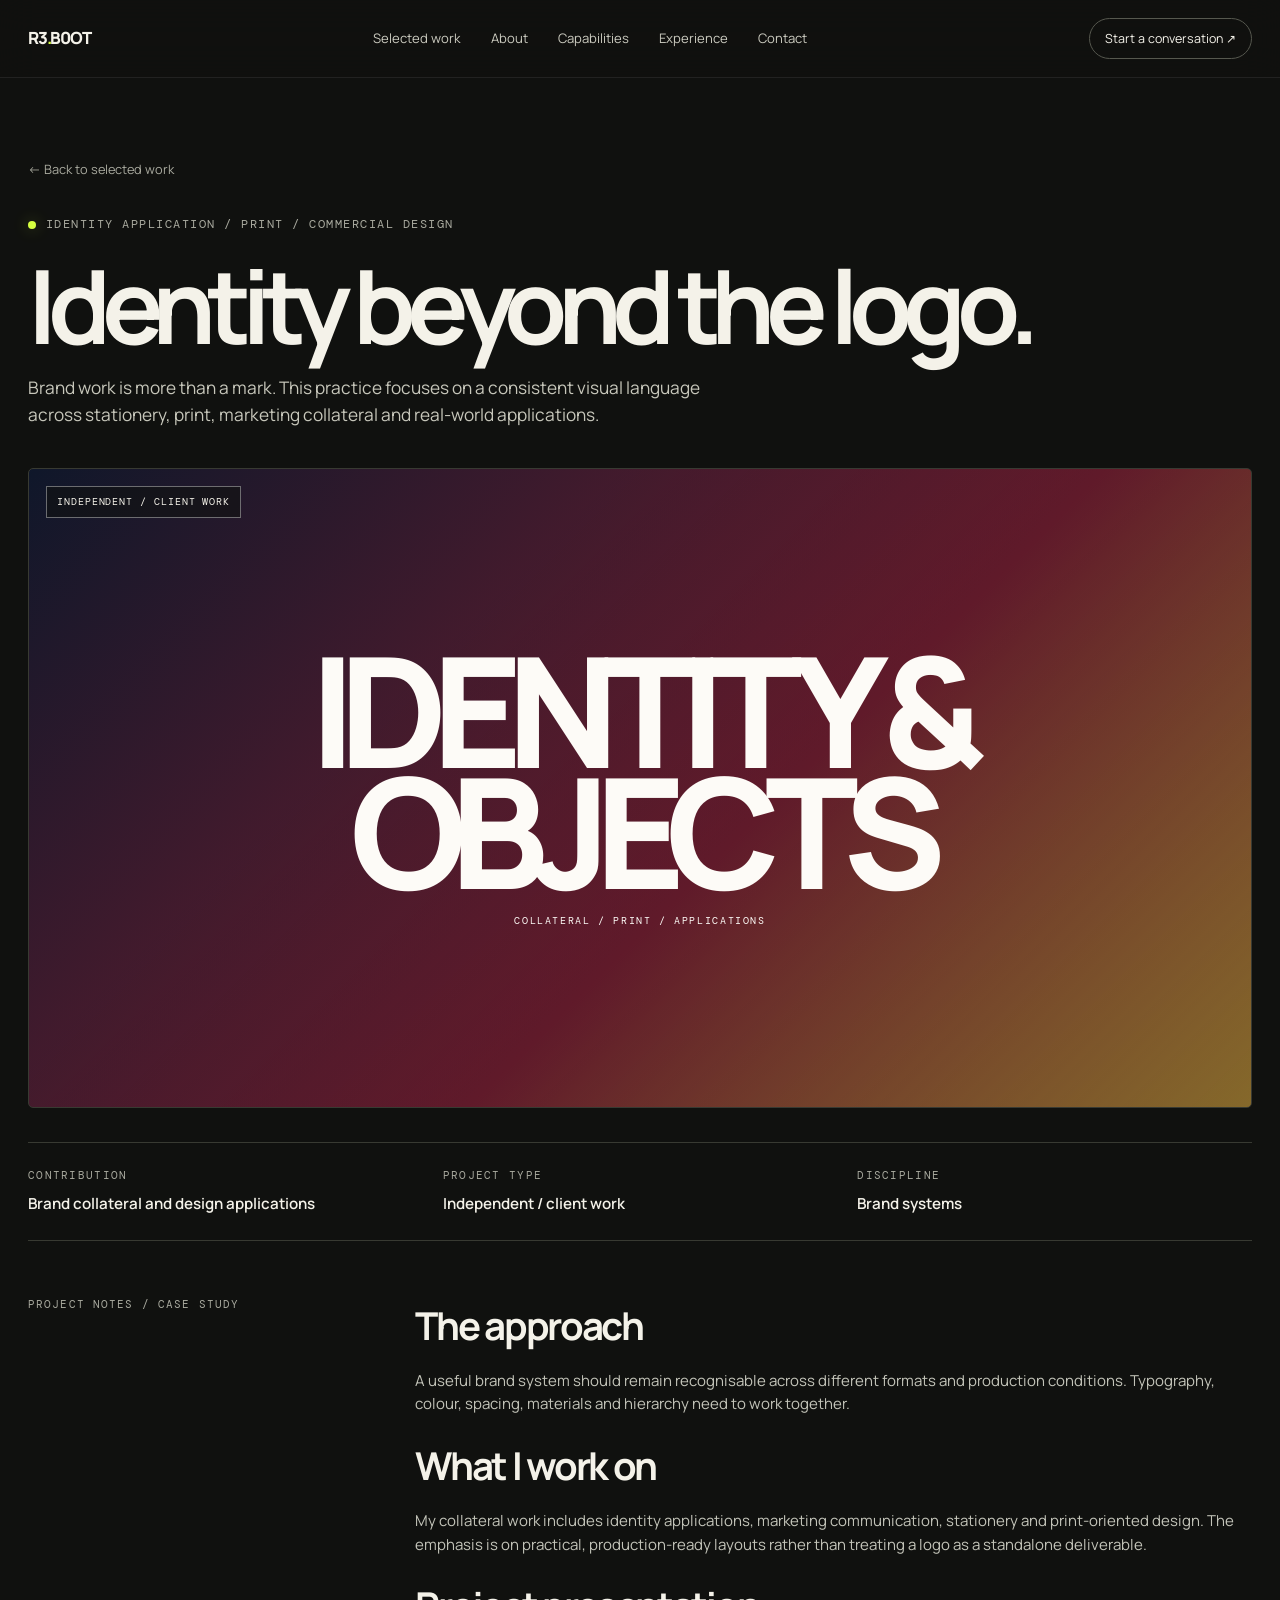
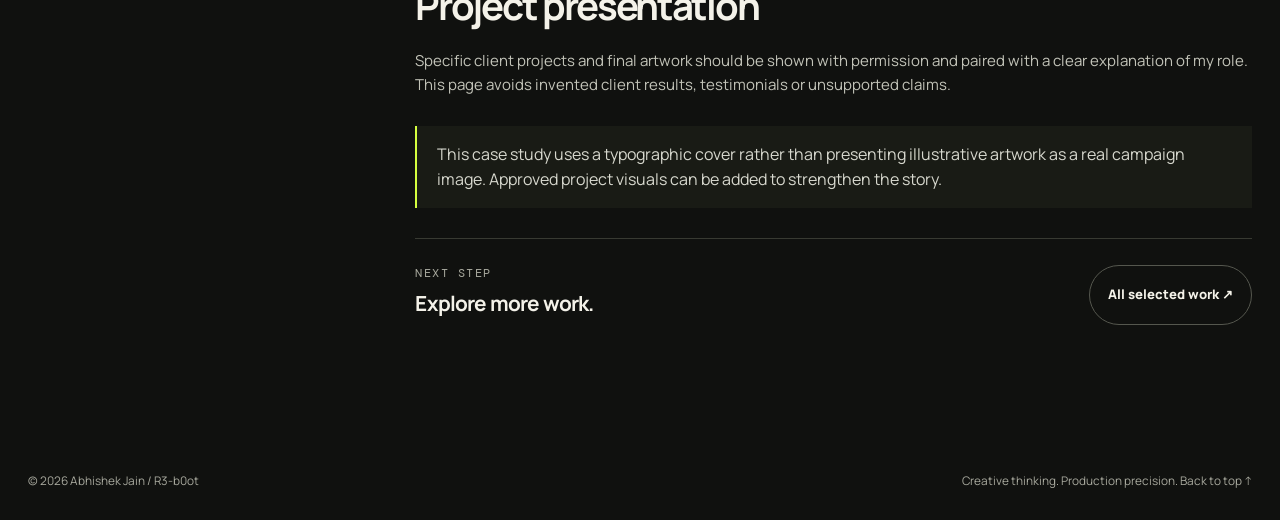
==== brand-systems.html @ d778aebb "Add portfolio case study: Brand Systems & Collateral" ====
<!doctype html><html lang="en"><head><meta charset="utf-8"><meta name="viewport" content="width=device-width,initial-scale=1"><meta name="theme-color" content="#10110f"><meta name="description" content="Brand Systems & Collateral — Abhishek Jain’s portfolio case study."><meta name="author" content="Abhishek Jain"><meta property="og:title" content="Brand Systems & Collateral | R3-b0ot"><meta property="og:description" content="Brand work is more than a mark. This practice focuses on a consistent visual language across stationery, print, marketing collateral and real-world applications."><link rel="icon" href="assets/img/favicon.png" type="image/png"><link rel="stylesheet" href="assets/css/portfolio.css"><title>Brand Systems & Collateral | Abhishek Jain</title></head><body id="top"><a class="skip-link" href="#main">Skip to content</a><header class="site-header"><div class="wrap nav"><a class="wordmark" href="index.html" aria-label="Abhishek Jain home">R3<span>.</span>B0OT</a><nav class="nav-links" id="primary-nav" data-nav aria-label="Main navigation"><a href="index.html#work">Selected work</a><a href="index.html#about">About</a><a href="index.html#capabilities">Capabilities</a><a href="index.html#experience">Experience</a><a href="index.html#contact">Contact</a></nav><a class="nav-contact" href="index.html#contact">Start a conversation ↗</a><button class="menu-toggle" data-menu-toggle aria-expanded="false" aria-controls="primary-nav">Menu +</button></div></header><main id="main"><section class="wrap case-hero"><a class="back-link" href="index.html#work">← Back to selected work</a><div class="eyebrow"><span class="status-dot"></span>IDENTITY APPLICATION / PRINT / COMMERCIAL DESIGN</div><h1>Identity beyond the logo.</h1><p class="case-intro">Brand work is more than a mark. This practice focuses on a consistent visual language across stationery, print, marketing collateral and real-world applications.</p><div class="case-cover work-cover cover-brand"><span class="cover-tag">Independent / client work</span><div class="cover-type">IDENTITY & OBJECTS<small>COLLATERAL / PRINT / APPLICATIONS</small></div></div><div class="case-stats"><div class="case-stat"><span>Contribution</span><strong>Brand collateral and design applications</strong></div><div class="case-stat"><span>Project type</span><strong>Independent / client work</strong></div><div class="case-stat"><span>Discipline</span><strong>Brand systems</strong></div></div><div class="case-content"><div class="case-sidebar">PROJECT NOTES / CASE STUDY</div><div class="case-body"><h2>The approach</h2><p>A useful brand system should remain recognisable across different formats and production conditions. Typography, colour, spacing, materials and hierarchy need to work together.</p><h2>What I work on</h2><p>My collateral work includes identity applications, marketing communication, stationery and print-oriented design. The emphasis is on practical, production-ready layouts rather than treating a logo as a standalone deliverable.</p><h2>Project presentation</h2><p>Specific client projects and final artwork should be shown with permission and paired with a clear explanation of my role. This page avoids invented client results, testimonials or unsupported claims.</p><div class="case-callout">This case study uses a typographic cover rather than presenting illustrative artwork as a real campaign image. Approved project visuals can be added to strengthen the story.</div><div class="case-next"><div><div class="mono">NEXT STEP</div><h3>Explore more work.</h3></div><a class="button secondary" href="index.html#work">All selected work ↗</a></div></div></div></section></main><footer class="wrap site-footer"><span>© <span data-year></span> Abhishek Jain / R3-b0ot</span><span>Creative thinking. Production precision. <a href="#top">Back to top ↑</a></span></footer><script src="assets/js/portfolio.js" defer></script></body></html>
---- assets/css/portfolio.css ----
@import url('https://fonts.googleapis.com/css2?family=DM+Mono:wght@400;500&family=Manrope:wght@400;500;600;700;800&display=swap');
:root{--bg:#10110f;--surface:#191a17;--surface2:#22231f;--ink:#f4f2e9;--muted:#a8a99e;--line:#383a32;--lime:#d5ff3f;--orange:#ff7957;--max:1240px;--mono:"DM Mono",monospace;--sans:Manrope,Arial,sans-serif}
*{box-sizing:border-box}html{scroll-behavior:smooth;scroll-padding-top:90px}body{margin:0;background:var(--bg);color:var(--ink);font-family:var(--sans);line-height:1.55;-webkit-font-smoothing:antialiased}body.menu-open{overflow:hidden}a{color:inherit;text-decoration:none}img{max-width:100%;display:block}button,a{-webkit-tap-highlight-color:transparent}button{font:inherit}.wrap{width:min(var(--max),calc(100% - 56px));margin-inline:auto}.mono,.eyebrow,.kicker{font-family:var(--mono);font-size:.72rem;text-transform:uppercase;letter-spacing:.13em;color:var(--muted)}.accent{color:var(--lime)}.skip-link{position:absolute;left:12px;top:-60px;background:var(--lime);color:#111;padding:12px;z-index:100}.skip-link:focus{top:12px}
.site-header{height:78px;position:sticky;top:0;z-index:30;background:rgba(16,17,15,.88);backdrop-filter:blur(18px);border-bottom:1px solid rgba(255,255,255,.08)}.nav{height:100%;display:flex;align-items:center;justify-content:space-between;gap:24px}.wordmark{font-size:1.05rem;font-weight:800;letter-spacing:-.07em}.wordmark span{color:var(--lime)}.nav-links{display:flex;gap:30px;align-items:center}.nav-links a{font-size:.82rem;color:#cbcbbf;transition:color .2s}.nav-links a:hover,.nav-links a[aria-current=page]{color:var(--lime)}.nav-contact{padding:10px 15px;border:1px solid #56584e;border-radius:99px;font-size:.78rem}.nav-contact:hover{color:#111;background:var(--lime);border-color:var(--lime)}.menu-toggle{display:none;border:1px solid var(--line);background:transparent;color:var(--ink);border-radius:99px;padding:9px 12px}
.hero{padding:92px 0 78px;min-height:650px;display:grid;grid-template-columns:1.08fr .92fr;gap:60px;align-items:center}.eyebrow{display:flex;align-items:center;gap:10px;margin-bottom:25px}.status-dot{width:8px;height:8px;background:var(--lime);border-radius:50%;box-shadow:0 0 16px #d5ff3f55}.hero h1{font-size:clamp(3.8rem,8vw,7.8rem);line-height:.88;letter-spacing:-.095em;margin:0 0 30px;font-weight:800}.hero h1 em{font-style:normal;color:var(--lime)}.hero-copy{max-width:600px;color:#c5c5b9;font-size:1.04rem}.actions{display:flex;gap:12px;flex-wrap:wrap;margin-top:30px}.button{display:inline-flex;align-items:center;justify-content:center;gap:12px;padding:13px 18px;border:1px solid var(--lime);border-radius:99px;background:var(--lime);color:#111;font-size:.82rem;font-weight:800;transition:transform .2s,background .2s,color .2s}.button:hover{transform:translateY(-2px)}.button.secondary{background:transparent;color:var(--ink);border-color:#55574e}.button.secondary:hover{border-color:var(--lime);color:var(--lime)}.hero-art{position:relative;min-height:440px;display:grid;place-items:center}.orbit{position:relative;width:min(100%,440px);aspect-ratio:1;border:1px solid #474940;border-radius:50%;display:grid;place-items:center}.orbit:before,.orbit:after{content:"";position:absolute;inset:11%;border:1px solid #34362f;border-radius:50%}.orbit:after{inset:24%}.orbit-mark{font-size:clamp(7rem,14vw,11rem);font-weight:800;letter-spacing:-.14em;color:var(--lime);z-index:1;line-height:1}.orbit-stamp{position:absolute;right:-2%;top:12%;z-index:2;background:var(--orange);color:#141510;padding:10px 13px;font-size:.7rem;font-weight:800;transform:rotate(7deg)}.orbit-note{position:absolute;left:-2%;bottom:12%;z-index:2;background:var(--surface);border:1px solid var(--line);padding:14px 16px;color:#c6c7bc;font-size:.77rem;max-width:170px}.orbit-index{position:absolute;right:1%;bottom:8%;font-family:var(--mono);font-size:.7rem;color:var(--muted)}
.ticker{overflow:hidden;border-block:1px solid var(--line);background:#141512}.ticker-track{display:flex;gap:30px;width:max-content;padding:16px 0;animation:marquee 28s linear infinite}.ticker-track span{font-size:.83rem;font-weight:800;letter-spacing:-.025em;white-space:nowrap}.ticker-track b{color:var(--lime);font-weight:500;margin-left:26px}@keyframes marquee{to{transform:translateX(-50%)}}
.section{padding:100px 0}.section-head{display:flex;align-items:end;justify-content:space-between;gap:32px;margin-bottom:38px}.section-head h2{font-size:clamp(2.7rem,6vw,5.5rem);line-height:.91;letter-spacing:-.085em;margin:12px 0 0}.section-head p{max-width:390px;margin:0;color:var(--muted);font-size:.91rem}.work-grid{display:grid;grid-template-columns:repeat(12,minmax(0,1fr));gap:34px 20px}.work-card{grid-column:span 6;min-width:0}.work-card.wide{grid-column:span 7}.work-card.narrow{grid-column:span 5}.work-cover{height:clamp(260px,32vw,430px);border:1px solid #34362e;border-radius:5px;position:relative;overflow:hidden;display:flex;align-items:center;justify-content:center;isolation:isolate}.work-cover:after{content:"";position:absolute;inset:0;z-index:-1;background:linear-gradient(135deg,transparent 30%,#0004)}.cover-tag{position:absolute;top:17px;left:17px;border:1px solid #ffffff60;background:#10110f99;padding:7px 10px;font-family:var(--mono);font-size:.64rem;letter-spacing:.09em;text-transform:uppercase}.cover-type{font-size:clamp(3rem,7vw,6.4rem);font-weight:800;line-height:.79;letter-spacing:-.105em;text-align:center;padding:20px}.cover-type small{display:block;margin-top:22px;font-family:var(--mono);font-size:.63rem;font-weight:400;letter-spacing:.16em;line-height:1.4}.cover-croma{background:radial-gradient(ellipse at 50% 12%,#9872f7,#4d2b9e 48%,#21153f)}.cover-croma .cover-type{color:#fff;text-shadow:0 8px 32px #160a48}.cover-sting{background:linear-gradient(130deg,#151613 0%,#26291e 52%,#d5ff3f 52%,#9ebc22 100%)}.cover-sting .cover-type{color:#e7ff62;text-shadow:4px 4px #111}.cover-ooh{background:radial-gradient(circle at 50% 42%,#284e6d,#0d1722 68%)}.cover-ooh .cover-type{color:#f7f4e9}.cover-ooh .cover-type span{color:var(--lime)}.cover-brand{background:linear-gradient(135deg,#0f172a,#6b1d2f 58%,#b58e3a)}.cover-brand .cover-type{color:#fdfbf7}.cover-tech{background:radial-gradient(circle at 50% 48%,#35443b,#11140f 72%)}.cover-tech .cover-type{color:var(--lime)}.cover-lore{background:linear-gradient(140deg,#0f172a,#1d3453 60%,#6366f1)}.cover-lore .cover-type{color:#f4f2e9}.cover-noti{background:radial-gradient(circle at 45% 30%,#3e4444,#141615 70%)}.cover-noti .cover-type{color:#d5ff3f}.work-card a.cover-link{display:block}.work-card a.cover-link:hover .work-cover{border-color:var(--lime)}.work-card a.cover-link:hover .cover-type{transform:scale(1.025)}.cover-type{transition:transform .35s}.work-meta{display:flex;align-items:start;justify-content:space-between;gap:16px;padding:16px 2px 0}.work-meta h3{font-size:1.05rem;letter-spacing:-.035em;margin:0 0 5px}.work-meta p{font-size:.78rem;color:var(--muted);margin:0}.work-index{font-family:var(--mono);font-size:.72rem;color:var(--muted);white-space:nowrap}.text-link{display:inline-flex;gap:8px;align-items:center;color:var(--lime);font-size:.8rem;margin-top:10px}.text-link:hover{gap:13px}.note{font-family:var(--mono);font-size:.68rem;line-height:1.7;color:var(--muted);margin-top:24px}
.about-band{background:#eae8df;color:#161712}.about-band .mono,.about-band .eyebrow{color:#6c6d61}.about-grid{display:grid;grid-template-columns:.8fr 1.2fr;gap:80px}.about-grid h2{font-size:clamp(3.2rem,7vw,6rem);line-height:.88;letter-spacing:-.09em;margin:14px 0}.about-copy{font-size:1.03rem;max-width:720px}.about-copy p{margin:0 0 18px}.about-copy strong{color:#657519}.pill-list{display:flex;flex-wrap:wrap;gap:8px;margin-top:24px}.pill{border:1px solid #b9b8ac;border-radius:99px;padding:8px 12px;font-size:.75rem}
.capabilities{display:grid;grid-template-columns:repeat(3,minmax(0,1fr));border-top:1px solid var(--line)}.capability{padding:26px 24px 27px 0;border-bottom:1px solid var(--line)}.capability:not(:nth-child(3n+1)){padding-left:24px;border-left:1px solid var(--line)}.cap-number{font-family:var(--mono);font-size:.7rem;color:var(--lime)}.capability h3{font-size:1.18rem;letter-spacing:-.04em;margin:18px 0 8px}.capability p{font-size:.84rem;color:var(--muted);margin:0;max-width:330px}
.timeline{border-top:1px solid var(--line)}.timeline-row{display:grid;grid-template-columns:150px 1fr 180px;gap:24px;padding:25px 0;border-bottom:1px solid var(--line);align-items:start}.timeline-row h3{font-size:1.05rem;margin:0 0 7px}.timeline-row p{font-size:.84rem;color:var(--muted);margin:0;max-width:700px}.timeline-date{text-align:right;color:var(--muted);font-size:.77rem}
.contact-panel{position:relative;overflow:hidden;background:var(--surface);border:1px solid #41433a;border-radius:8px;padding:clamp(30px,6vw,72px)}.contact-panel:after{content:"R3";position:absolute;right:-12px;bottom:-.45em;font-size:clamp(12rem,29vw,25rem);font-weight:800;line-height:1;letter-spacing:-.14em;color:#ffffff05;pointer-events:none}.contact-panel h2{font-size:clamp(3.4rem,8vw,7.3rem);letter-spacing:-.09em;line-height:.88;margin:16px 0 25px;position:relative;z-index:1}.contact-panel h2 em{font-style:normal;color:var(--lime)}.contact-panel p{max-width:520px;color:var(--muted);font-size:.91rem}.contact-links{display:flex;flex-wrap:wrap;gap:12px;margin-top:27px;position:relative;z-index:1}.site-footer{display:flex;justify-content:space-between;gap:20px;padding:25px 0 30px;color:var(--muted);font-size:.74rem}.site-footer a:hover{color:var(--lime)}
.case-hero{padding:78px 0 52px}.back-link{display:inline-flex;gap:8px;color:var(--muted);font-size:.8rem;margin-bottom:36px}.back-link:hover{color:var(--lime)}.case-hero h1{font-size:clamp(3.2rem,8vw,7rem);letter-spacing:-.09em;line-height:.9;margin:16px 0 24px;max-width:1050px}.case-intro{max-width:720px;color:#c7c7bb;font-size:1.08rem}.case-cover{min-height:400px;height:min(60vw,640px);display:grid;place-items:center;position:relative;overflow:hidden;border:1px solid var(--line);margin-top:40px}.case-cover .cover-type{font-size:clamp(4rem,12vw,11rem)}.case-stats{display:grid;grid-template-columns:repeat(3,1fr);gap:20px;border-block:1px solid var(--line);padding:24px 0;margin:34px 0 55px}.case-stat span{display:block;font-family:var(--mono);font-size:.67rem;color:var(--muted);text-transform:uppercase;letter-spacing:.12em}.case-stat strong{display:block;margin-top:8px;font-size:.95rem;font-weight:600}.case-content{display:grid;grid-template-columns:.55fr 1.45fr;gap:70px;padding-bottom:70px}.case-sidebar{font-family:var(--mono);font-size:.7rem;color:var(--muted);text-transform:uppercase;letter-spacing:.1em}.case-body h2{font-size:clamp(1.7rem,3vw,2.5rem);letter-spacing:-.06em;margin:0 0 14px}.case-body p,.case-body li{color:#c3c4b9;font-size:.94rem}.case-body p{margin:0 0 20px}.case-body ul{padding-left:20px;margin:0 0 34px}.case-body li{padding:4px 0}.case-callout{border-left:2px solid var(--lime);padding:16px 20px;margin:30px 0;background:#191b15;color:#d7d8ce}.case-next{border-top:1px solid var(--line);padding-top:26px;display:flex;justify-content:space-between;gap:20px}.case-next h3{margin:5px 0;font-size:1.3rem;letter-spacing:-.04em}
.reveal{opacity:0;transform:translateY(16px);transition:opacity .65s ease,transform .65s ease}.reveal.is-visible{opacity:1;transform:none}
@media(max-width:820px){.wrap{width:calc(100% - 36px)}.nav-links{gap:18px}.hero{grid-template-columns:1fr;gap:10px;padding:70px 0 52px}.hero-art{min-height:340px}.orbit{width:330px}.section{padding:76px 0}.section-head{display:block}.section-head p{margin-top:18px}.about-grid{grid-template-columns:1fr;gap:25px}.work-card,.work-card.wide,.work-card.narrow{grid-column:span 6}.work-cover{height:300px}.capabilities{grid-template-columns:repeat(2,minmax(0,1fr))}.capability:not(:nth-child(3n+1)){padding-left:0;border-left:0}.capability:nth-child(even){padding-left:20px;border-left:1px solid var(--line)}.timeline-row{grid-template-columns:110px 1fr;gap:8px 18px}.timeline-date{grid-column:2;grid-row:1;text-align:left}.timeline-row>div:nth-child(2){grid-column:1/-1}.case-content{grid-template-columns:1fr;gap:18px}.case-sidebar{margin-bottom:0}.case-cover{min-height:320px}}
@media(max-width:560px){.wrap{width:calc(100% - 28px)}.site-header{height:68px}.nav-links{display:none;position:fixed;inset:68px 0 auto;background:#141512;border-bottom:1px solid var(--line);padding:22px 20px 28px;flex-direction:column;align-items:stretch;gap:0}.nav-links.is-open{display:flex}.nav-links a{padding:14px 0;border-bottom:1px solid #30312a;font-size:1rem}.nav-contact{display:none}.menu-toggle{display:block}.hero h1{font-size:clamp(3.6rem,17vw,5.7rem)}.hero-art{min-height:275px}.orbit{width:260px}.orbit-note{left:-6px;bottom:5%;font-size:.68rem;max-width:142px;padding:11px}.orbit-stamp{right:-5px;top:8%}.orbit-index{right:-4px;bottom:3%}.work-grid{gap:28px 12px}.work-card,.work-card.wide,.work-card.narrow{grid-column:span 12}.work-cover{height:280px}.cover-type{font-size:clamp(3.4rem,16vw,5.6rem)}.work-meta h3{font-size:1rem}.capabilities{grid-template-columns:1fr}.capability,.capability:nth-child(even){padding:22px 0;border-left:0}.timeline-row{grid-template-columns:1fr;gap:8px}.timeline-date{grid-column:1;grid-row:auto}.timeline-row>div:nth-child(2){grid-column:1}.case-hero{padding:52px 0 35px}.case-hero h1{font-size:clamp(3.1rem,16vw,5.2rem)}.case-cover{min-height:260px;height:75vw}.case-stats{grid-template-columns:1fr;gap:16px}.case-content{padding-bottom:45px}.site-footer{flex-direction:column}.contact-panel h2{font-size:clamp(3.2rem,15vw,5rem)}}
@media(prefers-reduced-motion:reduce){html{scroll-behavior:auto}.ticker-track{animation:none}.reveal{opacity:1;transform:none;transition:none}*,*:before,*:after{transition:none!important}}
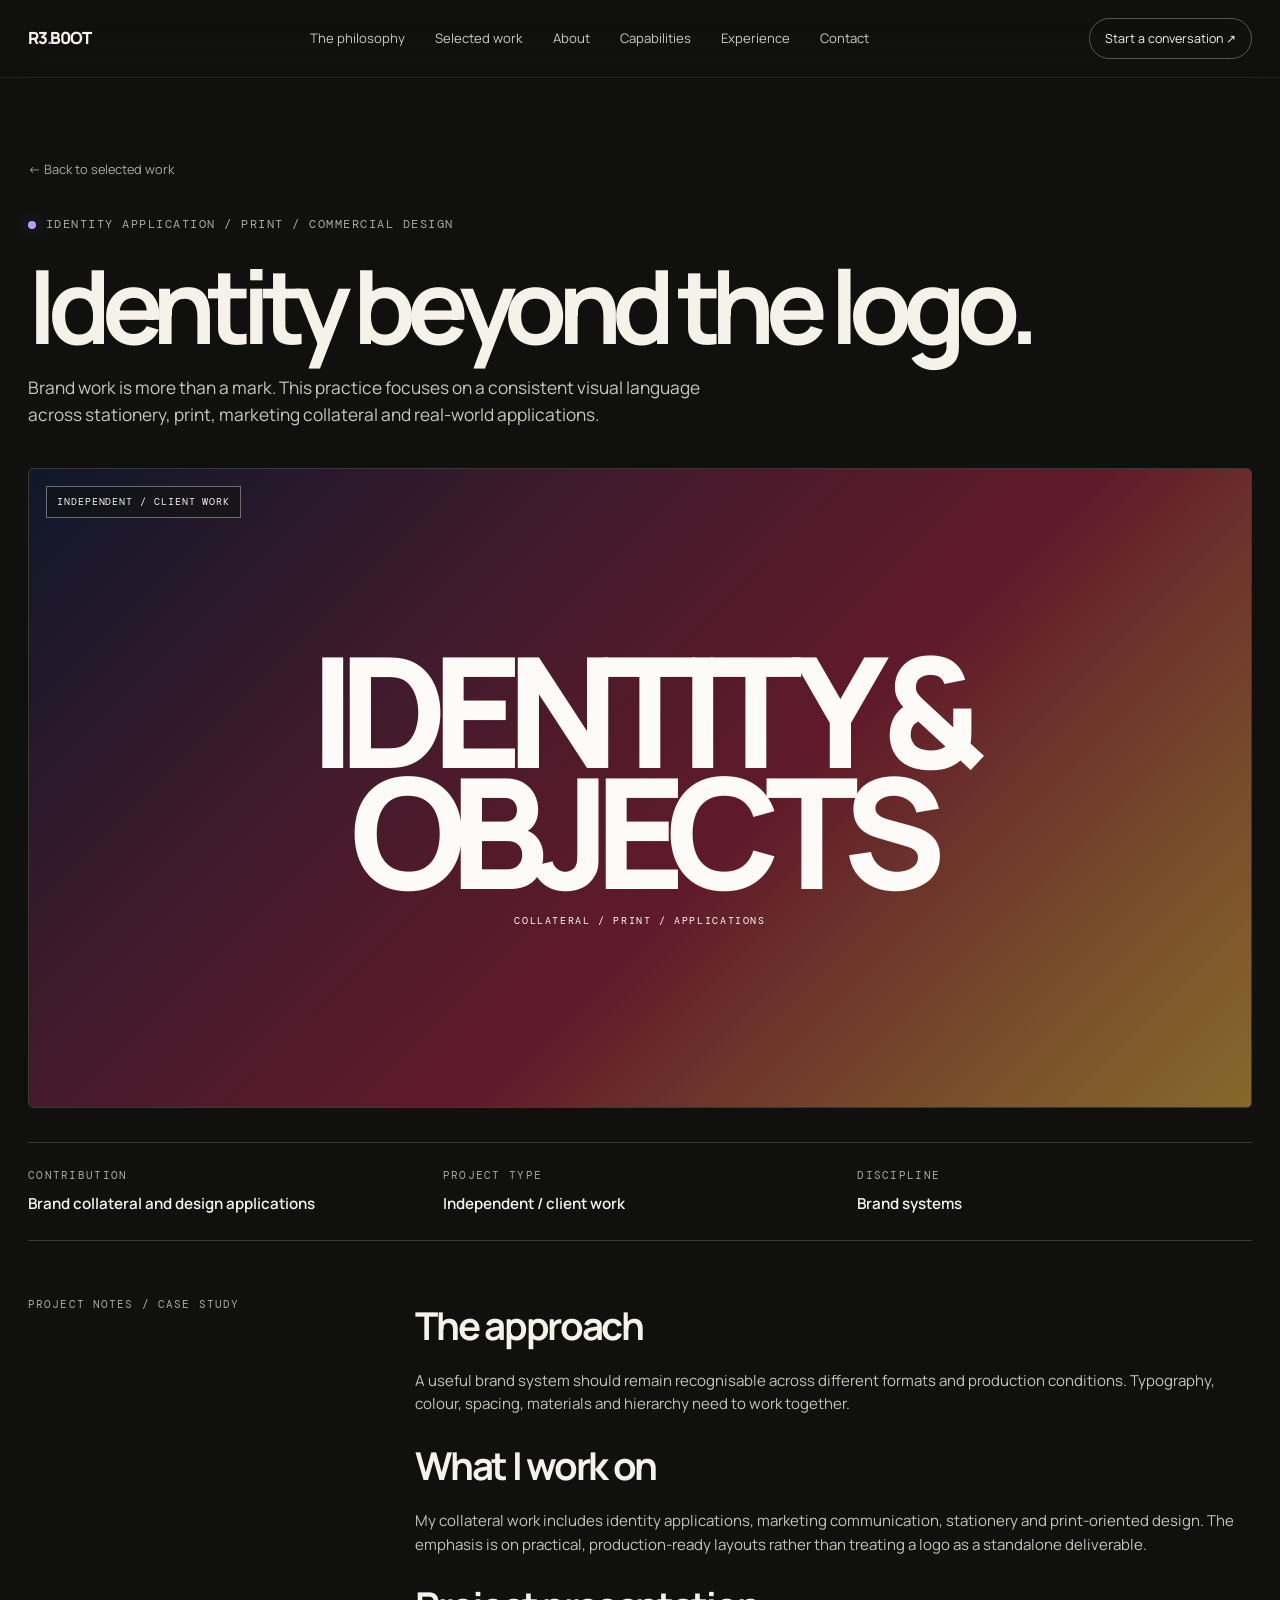
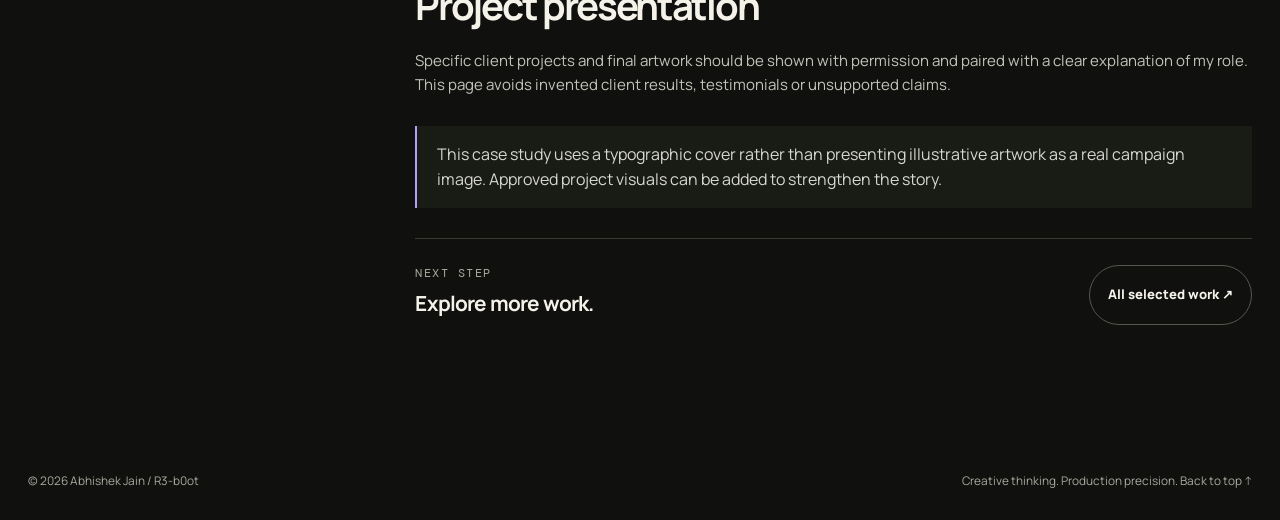
==== commit e8888213: "Add R3_b0ot loader and philosophy navigation" ====
--- a/brand-systems.html
+++ b/brand-systems.html
@@ -1 +1 @@
-<!doctype html><html lang="en"><head><meta charset="utf-8"><meta name="viewport" content="width=device-width,initial-scale=1"><meta name="theme-color" content="#10110f"><meta name="description" content="Brand Systems & Collateral — Abhishek Jain’s portfolio case study."><meta name="author" content="Abhishek Jain"><meta property="og:title" content="Brand Systems & Collateral | R3-b0ot"><meta property="og:description" content="Brand work is more than a mark. This practice focuses on a consistent visual language across stationery, print, marketing collateral and real-world applications."><link rel="icon" href="assets/img/favicon.png" type="image/png"><link rel="stylesheet" href="assets/css/portfolio.css"><title>Brand Systems & Collateral | Abhishek Jain</title></head><body id="top"><a class="skip-link" href="#main">Skip to content</a><header class="site-header"><div class="wrap nav"><a class="wordmark" href="index.html" aria-label="Abhishek Jain home">R3<span>.</span>B0OT</a><nav class="nav-links" id="primary-nav" data-nav aria-label="Main navigation"><a href="index.html#work">Selected work</a><a href="index.html#about">About</a><a href="index.html#capabilities">Capabilities</a><a href="index.html#experience">Experience</a><a href="index.html#contact">Contact</a></nav><a class="nav-contact" href="index.html#contact">Start a conversation ↗</a><button class="menu-toggle" data-menu-toggle aria-expanded="false" aria-controls="primary-nav">Menu +</button></div></header><main id="main"><section class="wrap case-hero"><a class="back-link" href="index.html#work">← Back to selected work</a><div class="eyebrow"><span class="status-dot"></span>IDENTITY APPLICATION / PRINT / COMMERCIAL DESIGN</div><h1>Identity beyond the logo.</h1><p class="case-intro">Brand work is more than a mark. This practice focuses on a consistent visual language across stationery, print, marketing collateral and real-world applications.</p><div class="case-cover work-cover cover-brand"><span class="cover-tag">Independent / client work</span><div class="cover-type">IDENTITY & OBJECTS<small>COLLATERAL / PRINT / APPLICATIONS</small></div></div><div class="case-stats"><div class="case-stat"><span>Contribution</span><strong>Brand collateral and design applications</strong></div><div class="case-stat"><span>Project type</span><strong>Independent / client work</strong></div><div class="case-stat"><span>Discipline</span><strong>Brand systems</strong></div></div><div class="case-content"><div class="case-sidebar">PROJECT NOTES / CASE STUDY</div><div class="case-body"><h2>The approach</h2><p>A useful brand system should remain recognisable across different formats and production conditions. Typography, colour, spacing, materials and hierarchy need to work together.</p><h2>What I work on</h2><p>My collateral work includes identity applications, marketing communication, stationery and print-oriented design. The emphasis is on practical, production-ready layouts rather than treating a logo as a standalone deliverable.</p><h2>Project presentation</h2><p>Specific client projects and final artwork should be shown with permission and paired with a clear explanation of my role. This page avoids invented client results, testimonials or unsupported claims.</p><div class="case-callout">This case study uses a typographic cover rather than presenting illustrative artwork as a real campaign image. Approved project visuals can be added to strengthen the story.</div><div class="case-next"><div><div class="mono">NEXT STEP</div><h3>Explore more work.</h3></div><a class="button secondary" href="index.html#work">All selected work ↗</a></div></div></div></section></main><footer class="wrap site-footer"><span>© <span data-year></span> Abhishek Jain / R3-b0ot</span><span>Creative thinking. Production precision. <a href="#top">Back to top ↑</a></span></footer><script src="assets/js/portfolio.js" defer></script></body></html>+<!doctype html><html lang="en"><head><meta charset="utf-8"><meta name="viewport" content="width=device-width,initial-scale=1"><meta name="theme-color" content="#10110f"><meta name="description" content="Brand Systems & Collateral — Abhishek Jain’s portfolio case study."><meta name="author" content="Abhishek Jain"><meta property="og:title" content="Brand Systems & Collateral | R3-b0ot"><meta property="og:description" content="Brand work is more than a mark. This practice focuses on a consistent visual language across stationery, print, marketing collateral and real-world applications."><link rel="icon" href="assets/img/favicon.png" type="image/png"><link rel="stylesheet" href="assets/css/portfolio.css"><title>Brand Systems & Collateral | Abhishek Jain</title></head><body id="top"><div class="boot-loader" data-boot-loader aria-hidden="true"><div class="boot-loader-grid"></div><div class="boot-loader-core"><div class="boot-loader-mark" data-glitch="R3_B0OT">R3_B0OT</div><div class="boot-loader-rule"><span></span></div><div class="boot-loader-label">REBOOTING THE DEFAULTS</div><div class="boot-loader-status"><span data-boot-status>QUESTIONING ASSUMPTIONS</span><span data-boot-percent>00%</span></div><div class="boot-loader-track"><span></span></div><div class="boot-loader-foot">A MORE CONSCIOUS FUTURE / INITIALIZING</div></div></div><a class="skip-link" href="#main">Skip to content</a><header class="site-header"><div class="wrap nav"><a class="wordmark" href="index.html" aria-label="Abhishek Jain home">R3<span>.</span>B0OT</a><nav class="nav-links" id="primary-nav" data-nav aria-label="Main navigation"><a href="index.html#manifesto">The philosophy</a><a href="index.html#work">Selected work</a><a href="index.html#about">About</a><a href="index.html#capabilities">Capabilities</a><a href="index.html#experience">Experience</a><a href="index.html#contact">Contact</a></nav><a class="nav-contact" href="index.html#contact">Start a conversation ↗</a><button class="menu-toggle" data-menu-toggle aria-expanded="false" aria-controls="primary-nav">Menu +</button></div></header><main id="main"><section class="wrap case-hero"><a class="back-link" href="index.html#work">← Back to selected work</a><div class="eyebrow"><span class="status-dot"></span>IDENTITY APPLICATION / PRINT / COMMERCIAL DESIGN</div><h1>Identity beyond the logo.</h1><p class="case-intro">Brand work is more than a mark. This practice focuses on a consistent visual language across stationery, print, marketing collateral and real-world applications.</p><div class="case-cover work-cover cover-brand"><span class="cover-tag">Independent / client work</span><div class="cover-type">IDENTITY & OBJECTS<small>COLLATERAL / PRINT / APPLICATIONS</small></div></div><div class="case-stats"><div class="case-stat"><span>Contribution</span><strong>Brand collateral and design applications</strong></div><div class="case-stat"><span>Project type</span><strong>Independent / client work</strong></div><div class="case-stat"><span>Discipline</span><strong>Brand systems</strong></div></div><div class="case-content"><div class="case-sidebar">PROJECT NOTES / CASE STUDY</div><div class="case-body"><h2>The approach</h2><p>A useful brand system should remain recognisable across different formats and production conditions. Typography, colour, spacing, materials and hierarchy need to work together.</p><h2>What I work on</h2><p>My collateral work includes identity applications, marketing communication, stationery and print-oriented design. The emphasis is on practical, production-ready layouts rather than treating a logo as a standalone deliverable.</p><h2>Project presentation</h2><p>Specific client projects and final artwork should be shown with permission and paired with a clear explanation of my role. This page avoids invented client results, testimonials or unsupported claims.</p><div class="case-callout">This case study uses a typographic cover rather than presenting illustrative artwork as a real campaign image. Approved project visuals can be added to strengthen the story.</div><div class="case-next"><div><div class="mono">NEXT STEP</div><h3>Explore more work.</h3></div><a class="button secondary" href="index.html#work">All selected work ↗</a></div></div></div></section></main><footer class="wrap site-footer"><span>© <span data-year></span> Abhishek Jain / R3-b0ot</span><span>Creative thinking. Production precision. <a href="#top">Back to top ↑</a></span></footer><script src="assets/js/portfolio.js" defer></script></body></html>
--- a/assets/css/portfolio.css
+++ b/assets/css/portfolio.css
@@ -1,8 +1,8 @@
 @import url('https://fonts.googleapis.com/css2?family=DM+Mono:wght@400;500&family=Manrope:wght@400;500;600;700;800&display=swap');
-:root{--bg:#10110f;--surface:#191a17;--surface2:#22231f;--ink:#f4f2e9;--muted:#a8a99e;--line:#383a32;--lime:#d5ff3f;--orange:#ff7957;--max:1240px;--mono:"DM Mono",monospace;--sans:Manrope,Arial,sans-serif}
+:root{--bg:#10110f;--surface:#191a17;--surface2:#22231f;--ink:#f4f2e9;--muted:#a8a99e;--line:#383a32;--lime:#b69cff;--orange:#f0abfc;--purple-deep:#21153f;--purple-glow:#8b5cf6;--max:1240px;--mono:"DM Mono",monospace;--sans:Manrope,Arial,sans-serif}
 *{box-sizing:border-box}html{scroll-behavior:smooth;scroll-padding-top:90px}body{margin:0;background:var(--bg);color:var(--ink);font-family:var(--sans);line-height:1.55;-webkit-font-smoothing:antialiased}body.menu-open{overflow:hidden}a{color:inherit;text-decoration:none}img{max-width:100%;display:block}button,a{-webkit-tap-highlight-color:transparent}button{font:inherit}.wrap{width:min(var(--max),calc(100% - 56px));margin-inline:auto}.mono,.eyebrow,.kicker{font-family:var(--mono);font-size:.72rem;text-transform:uppercase;letter-spacing:.13em;color:var(--muted)}.accent{color:var(--lime)}.skip-link{position:absolute;left:12px;top:-60px;background:var(--lime);color:#111;padding:12px;z-index:100}.skip-link:focus{top:12px}
 .site-header{height:78px;position:sticky;top:0;z-index:30;background:rgba(16,17,15,.88);backdrop-filter:blur(18px);border-bottom:1px solid rgba(255,255,255,.08)}.nav{height:100%;display:flex;align-items:center;justify-content:space-between;gap:24px}.wordmark{font-size:1.05rem;font-weight:800;letter-spacing:-.07em}.wordmark span{color:var(--lime)}.nav-links{display:flex;gap:30px;align-items:center}.nav-links a{font-size:.82rem;color:#cbcbbf;transition:color .2s}.nav-links a:hover,.nav-links a[aria-current=page]{color:var(--lime)}.nav-contact{padding:10px 15px;border:1px solid #56584e;border-radius:99px;font-size:.78rem}.nav-contact:hover{color:#111;background:var(--lime);border-color:var(--lime)}.menu-toggle{display:none;border:1px solid var(--line);background:transparent;color:var(--ink);border-radius:99px;padding:9px 12px}
-.hero{padding:92px 0 78px;min-height:650px;display:grid;grid-template-columns:1.08fr .92fr;gap:60px;align-items:center}.eyebrow{display:flex;align-items:center;gap:10px;margin-bottom:25px}.status-dot{width:8px;height:8px;background:var(--lime);border-radius:50%;box-shadow:0 0 16px #d5ff3f55}.hero h1{font-size:clamp(3.8rem,8vw,7.8rem);line-height:.88;letter-spacing:-.095em;margin:0 0 30px;font-weight:800}.hero h1 em{font-style:normal;color:var(--lime)}.hero-copy{max-width:600px;color:#c5c5b9;font-size:1.04rem}.actions{display:flex;gap:12px;flex-wrap:wrap;margin-top:30px}.button{display:inline-flex;align-items:center;justify-content:center;gap:12px;padding:13px 18px;border:1px solid var(--lime);border-radius:99px;background:var(--lime);color:#111;font-size:.82rem;font-weight:800;transition:transform .2s,background .2s,color .2s}.button:hover{transform:translateY(-2px)}.button.secondary{background:transparent;color:var(--ink);border-color:#55574e}.button.secondary:hover{border-color:var(--lime);color:var(--lime)}.hero-art{position:relative;min-height:440px;display:grid;place-items:center}.orbit{position:relative;width:min(100%,440px);aspect-ratio:1;border:1px solid #474940;border-radius:50%;display:grid;place-items:center}.orbit:before,.orbit:after{content:"";position:absolute;inset:11%;border:1px solid #34362f;border-radius:50%}.orbit:after{inset:24%}.orbit-mark{font-size:clamp(7rem,14vw,11rem);font-weight:800;letter-spacing:-.14em;color:var(--lime);z-index:1;line-height:1}.orbit-stamp{position:absolute;right:-2%;top:12%;z-index:2;background:var(--orange);color:#141510;padding:10px 13px;font-size:.7rem;font-weight:800;transform:rotate(7deg)}.orbit-note{position:absolute;left:-2%;bottom:12%;z-index:2;background:var(--surface);border:1px solid var(--line);padding:14px 16px;color:#c6c7bc;font-size:.77rem;max-width:170px}.orbit-index{position:absolute;right:1%;bottom:8%;font-family:var(--mono);font-size:.7rem;color:var(--muted)}
+.hero{padding:92px 0 78px;min-height:650px;display:grid;grid-template-columns:1.08fr .92fr;gap:60px;align-items:center}.eyebrow{display:flex;align-items:center;gap:10px;margin-bottom:25px}.status-dot{width:8px;height:8px;background:var(--lime);border-radius:50%;box-shadow:0 0 16px #b69cff55}.hero h1{font-size:clamp(3.8rem,8vw,7.8rem);line-height:.88;letter-spacing:-.095em;margin:0 0 30px;font-weight:800}.hero h1 em{font-style:normal;color:var(--lime)}.hero-copy{max-width:600px;color:#c5c5b9;font-size:1.04rem}.actions{display:flex;gap:12px;flex-wrap:wrap;margin-top:30px}.button{display:inline-flex;align-items:center;justify-content:center;gap:12px;padding:13px 18px;border:1px solid var(--lime);border-radius:99px;background:var(--lime);color:#111;font-size:.82rem;font-weight:800;transition:transform .2s,background .2s,color .2s}.button:hover{transform:translateY(-2px)}.button.secondary{background:transparent;color:var(--ink);border-color:#55574e}.button.secondary:hover{border-color:var(--lime);color:var(--lime)}.hero-art{position:relative;min-height:440px;display:grid;place-items:center}.orbit{position:relative;width:min(100%,440px);aspect-ratio:1;border:1px solid #474940;border-radius:50%;display:grid;place-items:center}.orbit:before,.orbit:after{content:"";position:absolute;inset:11%;border:1px solid #34362f;border-radius:50%}.orbit:after{inset:24%}.orbit-mark{font-size:clamp(7rem,14vw,11rem);font-weight:800;letter-spacing:-.14em;color:var(--lime);z-index:1;line-height:1}.orbit-stamp{position:absolute;right:-2%;top:12%;z-index:2;background:var(--orange);color:#141510;padding:10px 13px;font-size:.7rem;font-weight:800;transform:rotate(7deg)}.orbit-note{position:absolute;left:-2%;bottom:12%;z-index:2;background:var(--surface);border:1px solid var(--line);padding:14px 16px;color:#c6c7bc;font-size:.77rem;max-width:170px}.orbit-index{position:absolute;right:1%;bottom:8%;font-family:var(--mono);font-size:.7rem;color:var(--muted)}
 .ticker{overflow:hidden;border-block:1px solid var(--line);background:#141512}.ticker-track{display:flex;gap:30px;width:max-content;padding:16px 0;animation:marquee 28s linear infinite}.ticker-track span{font-size:.83rem;font-weight:800;letter-spacing:-.025em;white-space:nowrap}.ticker-track b{color:var(--lime);font-weight:500;margin-left:26px}@keyframes marquee{to{transform:translateX(-50%)}}
 .section{padding:100px 0}.section-head{display:flex;align-items:end;justify-content:space-between;gap:32px;margin-bottom:38px}.section-head h2{font-size:clamp(2.7rem,6vw,5.5rem);line-height:.91;letter-spacing:-.085em;margin:12px 0 0}.section-head p{max-width:390px;margin:0;color:var(--muted);font-size:.91rem}.work-grid{display:grid;grid-template-columns:repeat(12,minmax(0,1fr));gap:34px 20px}.work-card{grid-column:span 6;min-width:0}.work-card.wide{grid-column:span 7}.work-card.narrow{grid-column:span 5}.work-cover{height:clamp(260px,32vw,430px);border:1px solid #34362e;border-radius:5px;position:relative;overflow:hidden;display:flex;align-items:center;justify-content:center;isolation:isolate}.work-cover:after{content:"";position:absolute;inset:0;z-index:-1;background:linear-gradient(135deg,transparent 30%,#0004)}.cover-tag{position:absolute;top:17px;left:17px;border:1px solid #ffffff60;background:#10110f99;padding:7px 10px;font-family:var(--mono);font-size:.64rem;letter-spacing:.09em;text-transform:uppercase}.cover-type{font-size:clamp(3rem,7vw,6.4rem);font-weight:800;line-height:.79;letter-spacing:-.105em;text-align:center;padding:20px}.cover-type small{display:block;margin-top:22px;font-family:var(--mono);font-size:.63rem;font-weight:400;letter-spacing:.16em;line-height:1.4}.cover-croma{background:radial-gradient(ellipse at 50% 12%,#9872f7,#4d2b9e 48%,#21153f)}.cover-croma .cover-type{color:#fff;text-shadow:0 8px 32px #160a48}.cover-sting{background:linear-gradient(130deg,#151613 0%,#26291e 52%,#d5ff3f 52%,#9ebc22 100%)}.cover-sting .cover-type{color:#e7ff62;text-shadow:4px 4px #111}.cover-ooh{background:radial-gradient(circle at 50% 42%,#284e6d,#0d1722 68%)}.cover-ooh .cover-type{color:#f7f4e9}.cover-ooh .cover-type span{color:var(--lime)}.cover-brand{background:linear-gradient(135deg,#0f172a,#6b1d2f 58%,#b58e3a)}.cover-brand .cover-type{color:#fdfbf7}.cover-tech{background:radial-gradient(circle at 50% 48%,#35443b,#11140f 72%)}.cover-tech .cover-type{color:var(--lime)}.cover-lore{background:linear-gradient(140deg,#0f172a,#1d3453 60%,#6366f1)}.cover-lore .cover-type{color:#f4f2e9}.cover-noti{background:radial-gradient(circle at 45% 30%,#3e4444,#141615 70%)}.cover-noti .cover-type{color:#d5ff3f}.work-card a.cover-link{display:block}.work-card a.cover-link:hover .work-cover{border-color:var(--lime)}.work-card a.cover-link:hover .cover-type{transform:scale(1.025)}.cover-type{transition:transform .35s}.work-meta{display:flex;align-items:start;justify-content:space-between;gap:16px;padding:16px 2px 0}.work-meta h3{font-size:1.05rem;letter-spacing:-.035em;margin:0 0 5px}.work-meta p{font-size:.78rem;color:var(--muted);margin:0}.work-index{font-family:var(--mono);font-size:.72rem;color:var(--muted);white-space:nowrap}.text-link{display:inline-flex;gap:8px;align-items:center;color:var(--lime);font-size:.8rem;margin-top:10px}.text-link:hover{gap:13px}.note{font-family:var(--mono);font-size:.68rem;line-height:1.7;color:var(--muted);margin-top:24px}
 .about-band{background:#eae8df;color:#161712}.about-band .mono,.about-band .eyebrow{color:#6c6d61}.about-grid{display:grid;grid-template-columns:.8fr 1.2fr;gap:80px}.about-grid h2{font-size:clamp(3.2rem,7vw,6rem);line-height:.88;letter-spacing:-.09em;margin:14px 0}.about-copy{font-size:1.03rem;max-width:720px}.about-copy p{margin:0 0 18px}.about-copy strong{color:#657519}.pill-list{display:flex;flex-wrap:wrap;gap:8px;margin-top:24px}.pill{border:1px solid #b9b8ac;border-radius:99px;padding:8px 12px;font-size:.75rem}
@@ -13,4 +13,59 @@
 .reveal{opacity:0;transform:translateY(16px);transition:opacity .65s ease,transform .65s ease}.reveal.is-visible{opacity:1;transform:none}
 @media(max-width:820px){.wrap{width:calc(100% - 36px)}.nav-links{gap:18px}.hero{grid-template-columns:1fr;gap:10px;padding:70px 0 52px}.hero-art{min-height:340px}.orbit{width:330px}.section{padding:76px 0}.section-head{display:block}.section-head p{margin-top:18px}.about-grid{grid-template-columns:1fr;gap:25px}.work-card,.work-card.wide,.work-card.narrow{grid-column:span 6}.work-cover{height:300px}.capabilities{grid-template-columns:repeat(2,minmax(0,1fr))}.capability:not(:nth-child(3n+1)){padding-left:0;border-left:0}.capability:nth-child(even){padding-left:20px;border-left:1px solid var(--line)}.timeline-row{grid-template-columns:110px 1fr;gap:8px 18px}.timeline-date{grid-column:2;grid-row:1;text-align:left}.timeline-row>div:nth-child(2){grid-column:1/-1}.case-content{grid-template-columns:1fr;gap:18px}.case-sidebar{margin-bottom:0}.case-cover{min-height:320px}}
 @media(max-width:560px){.wrap{width:calc(100% - 28px)}.site-header{height:68px}.nav-links{display:none;position:fixed;inset:68px 0 auto;background:#141512;border-bottom:1px solid var(--line);padding:22px 20px 28px;flex-direction:column;align-items:stretch;gap:0}.nav-links.is-open{display:flex}.nav-links a{padding:14px 0;border-bottom:1px solid #30312a;font-size:1rem}.nav-contact{display:none}.menu-toggle{display:block}.hero h1{font-size:clamp(3.6rem,17vw,5.7rem)}.hero-art{min-height:275px}.orbit{width:260px}.orbit-note{left:-6px;bottom:5%;font-size:.68rem;max-width:142px;padding:11px}.orbit-stamp{right:-5px;top:8%}.orbit-index{right:-4px;bottom:3%}.work-grid{gap:28px 12px}.work-card,.work-card.wide,.work-card.narrow{grid-column:span 12}.work-cover{height:280px}.cover-type{font-size:clamp(3.4rem,16vw,5.6rem)}.work-meta h3{font-size:1rem}.capabilities{grid-template-columns:1fr}.capability,.capability:nth-child(even){padding:22px 0;border-left:0}.timeline-row{grid-template-columns:1fr;gap:8px}.timeline-date{grid-column:1;grid-row:auto}.timeline-row>div:nth-child(2){grid-column:1}.case-hero{padding:52px 0 35px}.case-hero h1{font-size:clamp(3.1rem,16vw,5.2rem)}.case-cover{min-height:260px;height:75vw}.case-stats{grid-template-columns:1fr;gap:16px}.case-content{padding-bottom:45px}.site-footer{flex-direction:column}.contact-panel h2{font-size:clamp(3.2rem,15vw,5rem)}}
-@media(prefers-reduced-motion:reduce){html{scroll-behavior:auto}.ticker-track{animation:none}.reveal{opacity:1;transform:none;transition:none}*,*:before,*:after{transition:none!important}}+@media(prefers-reduced-motion:reduce){html{scroll-behavior:auto}.ticker-track{animation:none}.reveal{opacity:1;transform:none;transition:none}*,*:before,*:after{transition:none!important}}
+/* Mobile-first refinements: comfortable tap targets, no horizontal overflow, and compact layouts. */
+html{overflow-x:clip}body{overflow-x:clip}.wrap{min-width:0}.nav{min-width:0}.wordmark{white-space:nowrap}.menu-toggle{min-height:44px;min-width:76px;cursor:pointer}.nav-links a,.nav-contact,.button,.text-link{touch-action:manipulation}.button{min-height:44px}.hero-copy,.section-head p,.about-copy,.case-intro,.case-body p,.case-body li{overflow-wrap:anywhere}.work-cover,.case-cover{min-width:0}.cover-tag{max-width:calc(100% - 28px);overflow-wrap:anywhere}.contact-links .button{text-align:center}
+@media(max-width:820px){.hero{min-height:0}.hero-art{width:100%;min-width:0}.section-head{gap:18px}.work-cover{height:clamp(230px,42vw,320px)}.case-stats{gap:14px}.case-content{gap:28px}}
+@media(max-width:560px){.wrap{width:calc(100% - 32px)}.nav{gap:12px}.wordmark{font-size:1rem}.nav-links{max-height:calc(100dvh - 68px);overflow-y:auto;padding:14px 20px 22px}.nav-links a{min-height:48px;display:flex;align-items:center}.hero{padding:54px 0 38px;gap:0}.hero h1{font-size:clamp(3.25rem,15.5vw,5rem);overflow-wrap:normal}.hero-copy{font-size:.98rem}.actions{display:grid;grid-template-columns:1fr;align-items:stretch}.actions .button{width:100%}.hero-art{min-height:250px;margin-top:14px}.orbit{width:min(70vw,260px)}.orbit-mark{font-size:clamp(6rem,28vw,8rem)}.orbit-stamp{font-size:.62rem;padding:8px 10px}.orbit-note{font-size:.65rem;max-width:132px;padding:10px}.section{padding:58px 0}.section-head h2{font-size:clamp(2.6rem,12vw,4rem)}.work-grid{grid-template-columns:minmax(0,1fr);gap:28px}.work-card,.work-card.wide,.work-card.narrow{grid-column:1}.work-cover{height:auto;min-height:240px;aspect-ratio:1.18}.cover-type{font-size:clamp(3rem,14vw,4.7rem)}.work-meta{gap:10px}.work-meta h3{font-size:.98rem}.work-index{font-size:.65rem}.about-grid{gap:20px}.about-grid h2{font-size:clamp(3rem,14vw,4.7rem)}.capability h3{margin-top:12px}.timeline-row{padding:20px 0}.contact-panel{padding:26px 22px}.contact-panel h2{font-size:clamp(2.8rem,12.5vw,4.2rem);overflow-wrap:anywhere}.contact-links{display:grid;grid-template-columns:1fr}.contact-links .button{width:100%}.case-hero{padding:40px 0 24px}.back-link{margin-bottom:24px}.case-hero h1{font-size:clamp(2.8rem,13.8vw,4.6rem)}.case-intro{font-size:1rem}.case-cover{min-height:0;height:auto;aspect-ratio:1.05;margin-top:26px}.case-cover .cover-type{font-size:clamp(3rem,14vw,5rem)}.case-stats{grid-template-columns:1fr;gap:14px;padding:20px 0;margin:24px 0 34px}.case-stat strong{margin-top:4px}.case-content{gap:12px;padding-bottom:38px}.case-body h2{font-size:1.65rem;margin-top:26px}.case-body p,.case-body li{font-size:.9rem}.case-next{align-items:flex-start;flex-direction:column}.case-next .button{width:100%}.site-footer{gap:8px;padding:22px 0 28px}.ticker-track{gap:20px;padding:13px 0}.ticker-track span{font-size:.75rem}}
+@media(max-width:360px){.wrap{width:calc(100% - 24px)}.hero h1{font-size:3.05rem}.orbit{width:68vw}.work-cover{min-height:215px}.cover-tag{font-size:.58rem}.contact-panel{padding:22px 18px}}
+
+/* R3_b0ot manifesto — a philosophy of deliberate renewal */
+.manifesto-section{background:linear-gradient(145deg,#17131f 0%,#11110f 55%,#191426 100%);border-block:1px solid #30263f}
+.manifesto-grid{display:grid;grid-template-columns:.85fr 1.15fr;gap:clamp(34px,7vw,100px);align-items:start}
+.manifesto-kicker{font-family:var(--mono);font-size:.8rem;line-height:1.8;letter-spacing:.12em;color:#c4b5fd;margin:42px 0 24px}
+.manifesto-heading h2{font-size:clamp(3.4rem,7.2vw,6.8rem);line-height:.87;letter-spacing:-.095em;margin:0}
+.manifesto-heading h2 em{font-style:normal;color:var(--lime)}
+.manifesto-copy{min-width:0}
+.manifesto-code{display:flex;align-items:center;gap:10px;padding:12px 14px;border:1px solid #49375f;background:#181320;font-family:var(--mono);font-size:.64rem;letter-spacing:.08em;color:#d7c9ff}
+.manifesto-code-dot{width:7px;height:7px;border-radius:50%;background:var(--lime);box-shadow:0 0 12px #b69cff}
+.manifesto-code-state{margin-left:auto;color:#a7f3d0}
+.manifesto-lead{font-size:clamp(1.5rem,3vw,2.25rem)!important;line-height:1.2;letter-spacing:-.045em;color:var(--ink)!important;margin:30px 0 20px!important}
+.manifesto-copy>p{color:#c7c0d4;font-size:.96rem;max-width:760px}
+.manifesto-copy strong{color:#fff}
+.manifesto-principles{display:grid;grid-template-columns:repeat(3,minmax(0,1fr));gap:14px;margin:32px 0}
+.manifesto-principles article{border-top:1px solid #5b4778;padding-top:14px;min-width:0}
+.manifesto-principles article span{font-family:var(--mono);font-size:.62rem;letter-spacing:.1em;color:#c4b5fd}
+.manifesto-principles h3{font-size:1rem;line-height:1.2;letter-spacing:-.035em;margin:14px 0 8px}
+.manifesto-principles p{font-size:.78rem;color:var(--muted);margin:0}
+.manifesto-signoff{border-left:2px solid var(--lime);padding:14px 0 14px 18px!important;margin-top:28px!important;font-family:var(--mono);font-size:.78rem!important;line-height:1.9}
+.manifesto-signoff em{font-family:var(--sans);font-style:normal;color:#e9ddff;font-size:1rem}
+@media(max-width:820px){.manifesto-grid{grid-template-columns:1fr;gap:34px}.manifesto-kicker{margin:28px 0 18px}.manifesto-heading h2{font-size:clamp(3.6rem,12vw,6rem)}}
+@media(max-width:560px){.manifesto-section{padding:62px 0}.manifesto-grid{gap:28px}.manifesto-heading h2{font-size:clamp(3.2rem,15vw,4.8rem)}.manifesto-code{font-size:.56rem;gap:7px;padding:11px 9px}.manifesto-lead{font-size:1.55rem!important}.manifesto-principles{grid-template-columns:1fr;gap:18px;margin:26px 0}.manifesto-principles article{padding-top:12px}.manifesto-principles h3{margin:9px 0 5px}.manifesto-principles p{font-size:.84rem}.manifesto-signoff{font-size:.7rem!important}.manifesto-signoff em{font-size:.88rem}}
+/* Glitch-style boot sequence; the site remains usable if JavaScript is unavailable. */
+.boot-loader{display:none;position:fixed;inset:0;z-index:9999;overflow:hidden;background:#0c0a12;color:#f5f0ff;align-items:center;justify-content:center;padding:24px}
+.boot-loader.is-active{display:flex;animation:boot-screen-in .22s ease-out both}
+.boot-loader.is-leaving{animation:boot-screen-out .42s cubic-bezier(.7,0,.3,1) both;pointer-events:none}
+.boot-loader-grid{position:absolute;inset:0;opacity:.2;background-image:linear-gradient(#9b7bca18 1px,transparent 1px),linear-gradient(90deg,#9b7bca18 1px,transparent 1px);background-size:34px 34px;mask-image:linear-gradient(transparent,#000 25%,#000 80%,transparent)}
+.boot-loader:before{content:"";position:absolute;inset:0;background:repeating-linear-gradient(0deg,transparent 0 3px,#c4b5fd0b 4px 5px);pointer-events:none}
+.boot-loader-core{position:relative;width:min(100%,520px);padding:clamp(24px,5vw,52px);border:1px solid #4c3867;background:#100d18eF;box-shadow:0 0 80px #8b5cf622}
+.boot-loader-mark{position:relative;font-size:clamp(2.8rem,12vw,5.5rem);font-weight:800;line-height:1;letter-spacing:-.09em;color:#e9ddff;text-shadow:2px 0 #c084fc,-2px 0 #7c3aed;animation:boot-glitch 1.1s steps(2,end) infinite}
+.boot-loader-mark:before,.boot-loader-mark:after{content:attr(data-glitch);position:absolute;inset:0;overflow:hidden;pointer-events:none}
+.boot-loader-mark:before{color:#d8b4fe;transform:translateX(2px);clip-path:inset(0 0 58% 0);animation:boot-slice-a 1.7s steps(1,end) infinite}
+.boot-loader-mark:after{color:#a78bfa;transform:translateX(-2px);clip-path:inset(54% 0 0 0);animation:boot-slice-b 1.3s steps(1,end) infinite}
+.boot-loader-rule{height:1px;background:#382a4b;margin:22px 0 18px;overflow:hidden}
+.boot-loader-rule span{display:block;height:2px;width:35%;background:var(--lime);box-shadow:0 0 14px var(--lime);animation:boot-sweep .8s ease-in-out infinite alternate}
+.boot-loader-label{font-family:var(--mono);font-size:.72rem;letter-spacing:.15em;color:#d8b4fe}
+.boot-loader-status{display:flex;justify-content:space-between;gap:12px;margin-top:36px;font-family:var(--mono);font-size:.65rem;letter-spacing:.07em;color:#aaa0bc}
+.boot-loader-track{height:3px;background:#30223e;margin-top:12px;overflow:hidden}
+.boot-loader-track span{display:block;height:100%;width:0;background:linear-gradient(90deg,#7c3aed,#c4b5fd,var(--lime));box-shadow:0 0 12px #b69cff;animation:boot-progress 1.5s cubic-bezier(.3,.7,.2,1) forwards}
+.boot-loader-foot{margin-top:20px;font-family:var(--mono);font-size:.56rem;letter-spacing:.1em;color:#756b86}
+@keyframes boot-screen-in{from{opacity:0}to{opacity:1}}
+@keyframes boot-screen-out{to{opacity:0;visibility:hidden;transform:scale(1.015)}}
+@keyframes boot-progress{0%{width:0}20%{width:18%}45%{width:43%}68%{width:67%}85%{width:88%}100%{width:100%}}
+@keyframes boot-sweep{from{transform:translateX(-30%)}to{transform:translateX(220%)}}
+@keyframes boot-glitch{0%,88%,100%{transform:translate(0)}89%{transform:translate(-2px,1px)}91%{transform:translate(3px,-1px)}93%{transform:translate(-1px,0)}}
+@keyframes boot-slice-a{0%,86%,100%{transform:translateX(2px)}87%{transform:translateX(-7px)}89%{transform:translateX(4px)}91%{transform:translateX(1px)}}
+@keyframes boot-slice-b{0%,82%,100%{transform:translateX(-2px)}83%{transform:translateX(6px)}85%{transform:translateX(-4px)}87%{transform:translateX(-2px)}}
+@media(max-width:560px){.boot-loader{padding:16px}.boot-loader-core{padding:28px 22px}.boot-loader-status{font-size:.58rem;gap:8px}.boot-loader-foot{font-size:.49rem;line-height:1.6}}
+@media(prefers-reduced-motion:reduce){.boot-loader.is-active,.boot-loader.is-leaving,.boot-loader-mark,.boot-loader-mark:before,.boot-loader-mark:after,.boot-loader-rule span,.boot-loader-track span{animation:none!important}.boot-loader-track span{width:100%}.boot-loader.is-active{opacity:1}}
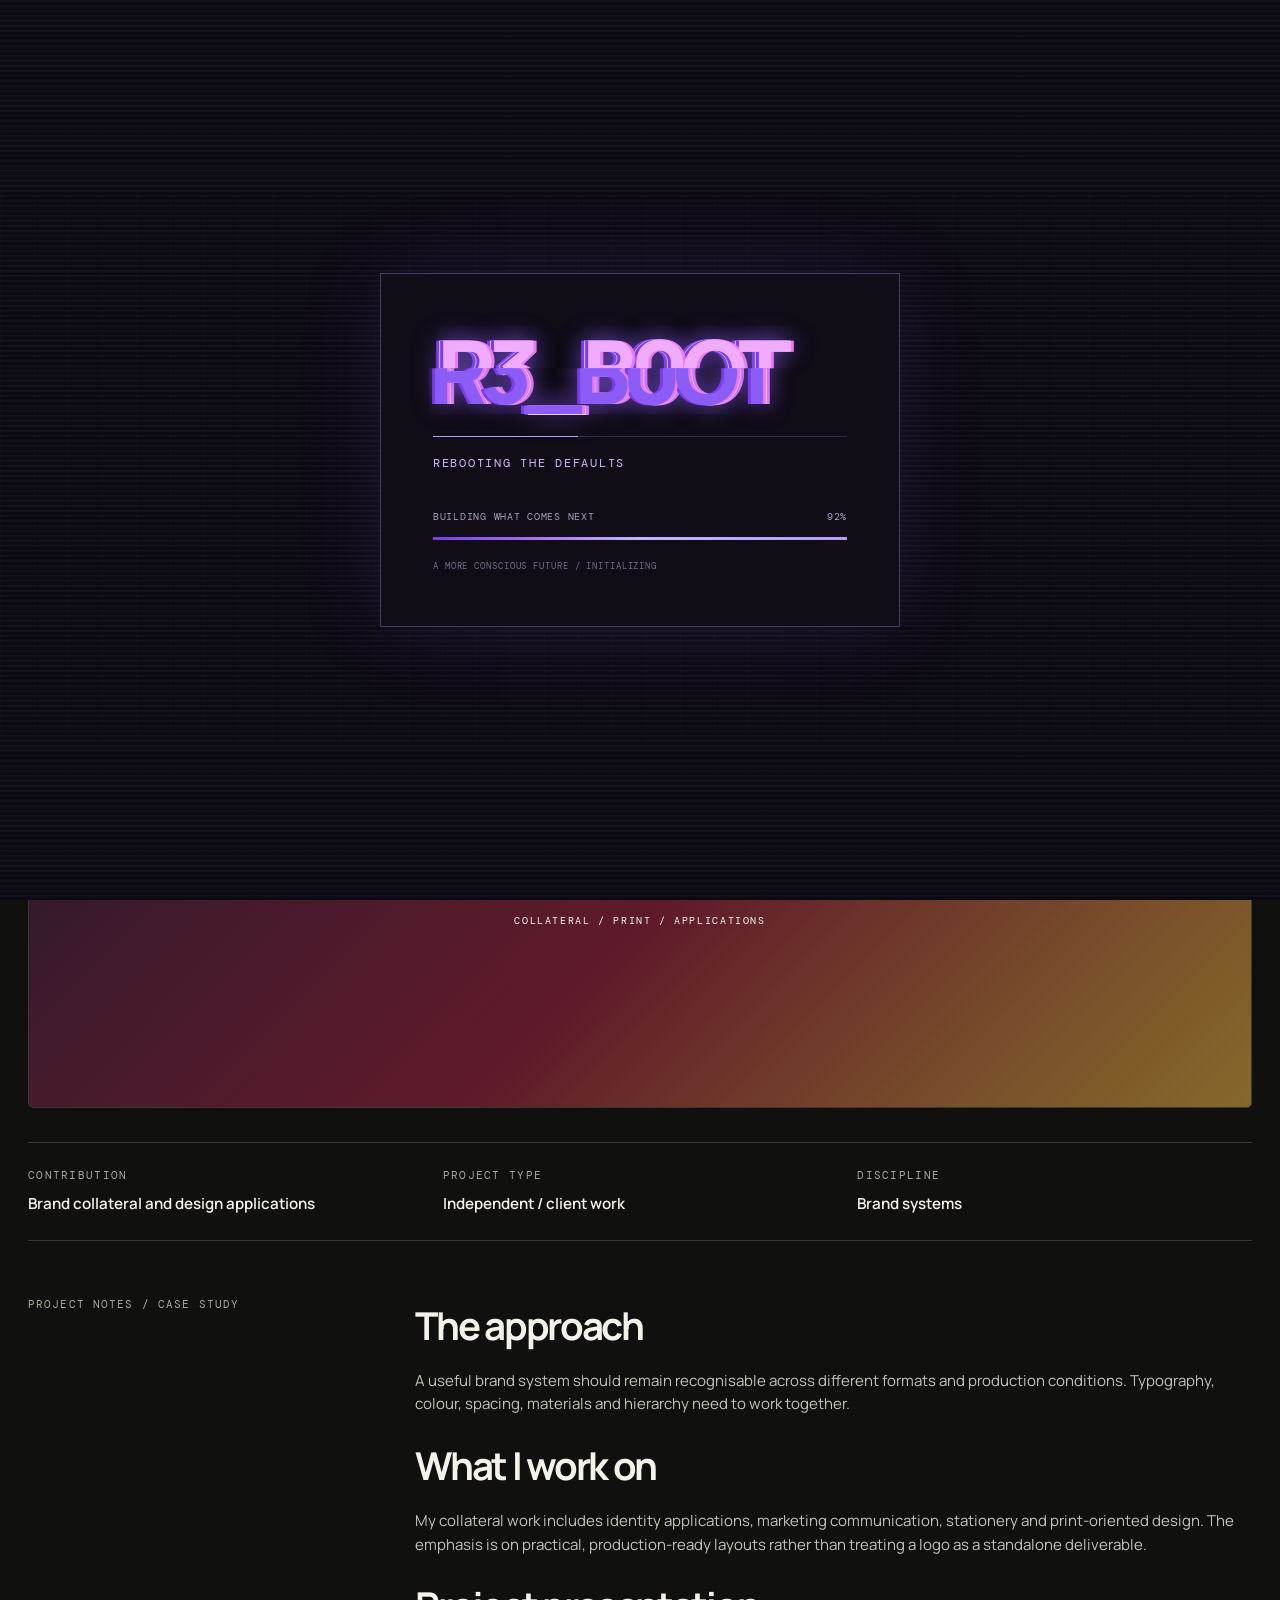
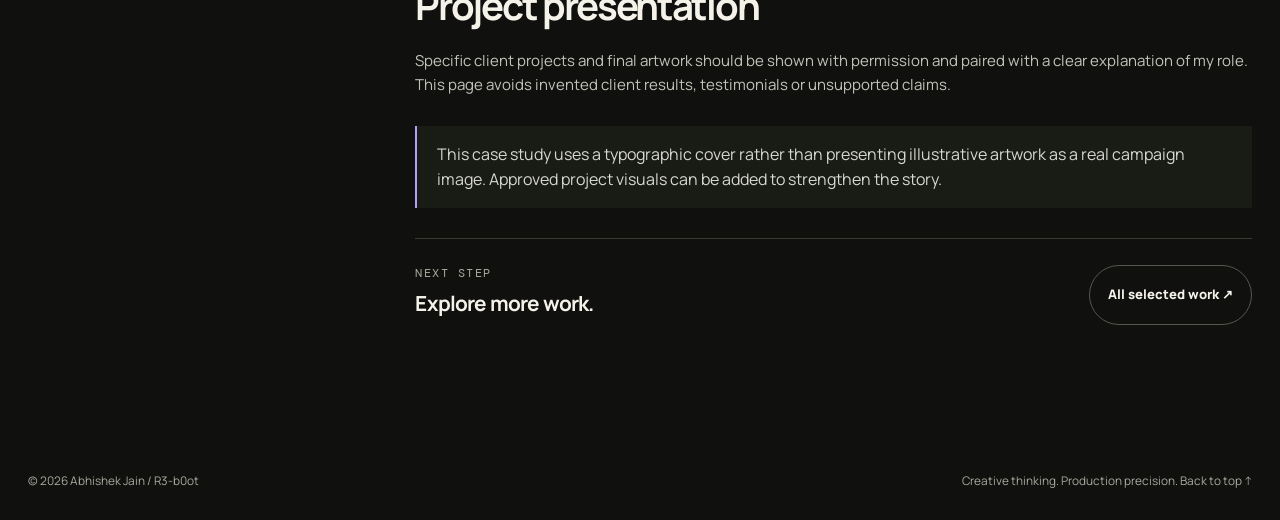
==== commit 01d16458: "Use R3_b0ot Perfect Dark brand mark in site header" ====
--- a/brand-systems.html
+++ b/brand-systems.html
@@ -1 +1 @@
-<!doctype html><html lang="en"><head><meta charset="utf-8"><meta name="viewport" content="width=device-width,initial-scale=1"><meta name="theme-color" content="#10110f"><meta name="description" content="Brand Systems & Collateral — Abhishek Jain’s portfolio case study."><meta name="author" content="Abhishek Jain"><meta property="og:title" content="Brand Systems & Collateral | R3-b0ot"><meta property="og:description" content="Brand work is more than a mark. This practice focuses on a consistent visual language across stationery, print, marketing collateral and real-world applications."><link rel="icon" href="assets/img/favicon.png" type="image/png"><link rel="stylesheet" href="assets/css/portfolio.css"><title>Brand Systems & Collateral | Abhishek Jain</title></head><body id="top"><div class="boot-loader" data-boot-loader aria-hidden="true"><div class="boot-loader-grid"></div><div class="boot-loader-core"><div class="boot-loader-mark" data-glitch="R3_B0OT">R3_B0OT</div><div class="boot-loader-rule"><span></span></div><div class="boot-loader-label">REBOOTING THE DEFAULTS</div><div class="boot-loader-status"><span data-boot-status>QUESTIONING ASSUMPTIONS</span><span data-boot-percent>00%</span></div><div class="boot-loader-track"><span></span></div><div class="boot-loader-foot">A MORE CONSCIOUS FUTURE / INITIALIZING</div></div></div><a class="skip-link" href="#main">Skip to content</a><header class="site-header"><div class="wrap nav"><a class="wordmark" href="index.html" aria-label="Abhishek Jain home">R3<span>.</span>B0OT</a><nav class="nav-links" id="primary-nav" data-nav aria-label="Main navigation"><a href="index.html#manifesto">The philosophy</a><a href="index.html#work">Selected work</a><a href="index.html#about">About</a><a href="index.html#capabilities">Capabilities</a><a href="index.html#experience">Experience</a><a href="index.html#contact">Contact</a></nav><a class="nav-contact" href="index.html#contact">Start a conversation ↗</a><button class="menu-toggle" data-menu-toggle aria-expanded="false" aria-controls="primary-nav">Menu +</button></div></header><main id="main"><section class="wrap case-hero"><a class="back-link" href="index.html#work">← Back to selected work</a><div class="eyebrow"><span class="status-dot"></span>IDENTITY APPLICATION / PRINT / COMMERCIAL DESIGN</div><h1>Identity beyond the logo.</h1><p class="case-intro">Brand work is more than a mark. This practice focuses on a consistent visual language across stationery, print, marketing collateral and real-world applications.</p><div class="case-cover work-cover cover-brand"><span class="cover-tag">Independent / client work</span><div class="cover-type">IDENTITY & OBJECTS<small>COLLATERAL / PRINT / APPLICATIONS</small></div></div><div class="case-stats"><div class="case-stat"><span>Contribution</span><strong>Brand collateral and design applications</strong></div><div class="case-stat"><span>Project type</span><strong>Independent / client work</strong></div><div class="case-stat"><span>Discipline</span><strong>Brand systems</strong></div></div><div class="case-content"><div class="case-sidebar">PROJECT NOTES / CASE STUDY</div><div class="case-body"><h2>The approach</h2><p>A useful brand system should remain recognisable across different formats and production conditions. Typography, colour, spacing, materials and hierarchy need to work together.</p><h2>What I work on</h2><p>My collateral work includes identity applications, marketing communication, stationery and print-oriented design. The emphasis is on practical, production-ready layouts rather than treating a logo as a standalone deliverable.</p><h2>Project presentation</h2><p>Specific client projects and final artwork should be shown with permission and paired with a clear explanation of my role. This page avoids invented client results, testimonials or unsupported claims.</p><div class="case-callout">This case study uses a typographic cover rather than presenting illustrative artwork as a real campaign image. Approved project visuals can be added to strengthen the story.</div><div class="case-next"><div><div class="mono">NEXT STEP</div><h3>Explore more work.</h3></div><a class="button secondary" href="index.html#work">All selected work ↗</a></div></div></div></section></main><footer class="wrap site-footer"><span>© <span data-year></span> Abhishek Jain / R3-b0ot</span><span>Creative thinking. Production precision. <a href="#top">Back to top ↑</a></span></footer><script src="assets/js/portfolio.js" defer></script></body></html>+<!doctype html><html lang="en"><head><meta charset="utf-8"><meta name="viewport" content="width=device-width,initial-scale=1"><meta name="theme-color" content="#10110f"><meta name="description" content="Brand Systems & Collateral — Abhishek Jain’s portfolio case study."><meta name="author" content="Abhishek Jain"><meta property="og:title" content="Brand Systems & Collateral | R3-b0ot"><meta property="og:description" content="Brand work is more than a mark. This practice focuses on a consistent visual language across stationery, print, marketing collateral and real-world applications."><link rel="icon" href="assets/img/favicon.png" type="image/png"><link rel="stylesheet" href="assets/css/portfolio.css"><title>Brand Systems & Collateral | Abhishek Jain</title></head><body id="top"><div class="boot-loader" data-boot-loader aria-hidden="true"><div class="boot-loader-grid"></div><div class="boot-loader-core"><div class="boot-loader-mark" data-glitch="R3_B0OT">R3_B0OT</div><div class="boot-loader-rule"><span></span></div><div class="boot-loader-label">REBOOTING THE DEFAULTS</div><div class="boot-loader-status"><span data-boot-status>QUESTIONING ASSUMPTIONS</span><span data-boot-percent>00%</span></div><div class="boot-loader-track"><span></span></div><div class="boot-loader-foot">A MORE CONSCIOUS FUTURE / INITIALIZING</div></div></div><a class="skip-link" href="#main">Skip to content</a><header class="site-header"><div class="wrap nav"><a class="wordmark" href="index.html" aria-label="Abhishek Jain home"><img src="assets/img/r3-b0ot-perfect-dark.svg" alt="" aria-hidden="true"></a><nav class="nav-links" id="primary-nav" data-nav aria-label="Main navigation"><a href="index.html#manifesto">The philosophy</a><a href="index.html#work">Selected work</a><a href="index.html#about">About</a><a href="index.html#capabilities">Capabilities</a><a href="index.html#experience">Experience</a><a href="index.html#contact">Contact</a></nav><a class="nav-contact" href="index.html#contact">Start a conversation ↗</a><button class="menu-toggle" data-menu-toggle aria-expanded="false" aria-controls="primary-nav">Menu +</button></div></header><main id="main"><section class="wrap case-hero"><a class="back-link" href="index.html#work">← Back to selected work</a><div class="eyebrow"><span class="status-dot"></span>IDENTITY APPLICATION / PRINT / COMMERCIAL DESIGN</div><h1>Identity beyond the logo.</h1><p class="case-intro">Brand work is more than a mark. This practice focuses on a consistent visual language across stationery, print, marketing collateral and real-world applications.</p><div class="case-cover work-cover cover-brand"><span class="cover-tag">Independent / client work</span><div class="cover-type">IDENTITY & OBJECTS<small>COLLATERAL / PRINT / APPLICATIONS</small></div></div><div class="case-stats"><div class="case-stat"><span>Contribution</span><strong>Brand collateral and design applications</strong></div><div class="case-stat"><span>Project type</span><strong>Independent / client work</strong></div><div class="case-stat"><span>Discipline</span><strong>Brand systems</strong></div></div><div class="case-content"><div class="case-sidebar">PROJECT NOTES / CASE STUDY</div><div class="case-body"><h2>The approach</h2><p>A useful brand system should remain recognisable across different formats and production conditions. Typography, colour, spacing, materials and hierarchy need to work together.</p><h2>What I work on</h2><p>My collateral work includes identity applications, marketing communication, stationery and print-oriented design. The emphasis is on practical, production-ready layouts rather than treating a logo as a standalone deliverable.</p><h2>Project presentation</h2><p>Specific client projects and final artwork should be shown with permission and paired with a clear explanation of my role. This page avoids invented client results, testimonials or unsupported claims.</p><div class="case-callout">This case study uses a typographic cover rather than presenting illustrative artwork as a real campaign image. Approved project visuals can be added to strengthen the story.</div><div class="case-next"><div><div class="mono">NEXT STEP</div><h3>Explore more work.</h3></div><a class="button secondary" href="index.html#work">All selected work ↗</a></div></div></div></section></main><footer class="wrap site-footer"><span>© <span data-year></span> Abhishek Jain / R3-b0ot</span><span>Creative thinking. Production precision. <a href="#top">Back to top ↑</a></span></footer><script src="assets/js/portfolio.js" defer></script></body></html>
--- a/assets/css/portfolio.css
+++ b/assets/css/portfolio.css
@@ -69,3 +69,66 @@
 @keyframes boot-slice-b{0%,82%,100%{transform:translateX(-2px)}83%{transform:translateX(6px)}85%{transform:translateX(-4px)}87%{transform:translateX(-2px)}}
 @media(max-width:560px){.boot-loader{padding:16px}.boot-loader-core{padding:28px 22px}.boot-loader-status{font-size:.58rem;gap:8px}.boot-loader-foot{font-size:.49rem;line-height:1.6}}
 @media(prefers-reduced-motion:reduce){.boot-loader.is-active,.boot-loader.is-leaving,.boot-loader-mark,.boot-loader-mark:before,.boot-loader-mark:after,.boot-loader-rule span,.boot-loader-track span{animation:none!important}.boot-loader-track span{width:100%}.boot-loader.is-active{opacity:1}}
+
+/* Terminal manifesto: static HTML/CSS only, suitable for GitHub Pages. */
+.manifesto-section{background:radial-gradient(ellipse at 75% 30%,#24183a 0%,#11100f 58%,#171121 100%);position:relative;overflow:hidden}
+.manifesto-section:before{content:"";position:absolute;inset:0;pointer-events:none;opacity:.12;background:linear-gradient(transparent 50%,#000 50%);background-size:100% 4px}
+.manifesto-terminal-wrap{position:relative;z-index:1}
+.manifesto-terminal-wrap{display:grid;grid-template-columns:.72fr 1.28fr;column-gap:clamp(28px,5vw,72px);align-items:start}
+.manifesto-heading h2{font-size:clamp(3.5rem,6.4vw,6.3rem);line-height:.88;letter-spacing:-.09em;margin:0}
+.manifesto-heading h2 em{color:#c4b5fd;font-style:normal}
+.manifesto-intro{max-width:330px;color:#bcb3cc;font-size:.95rem;margin-top:26px}
+.manifesto-terminal{min-width:0;border:1px solid #674b91;background:#0a0910;box-shadow:0 24px 90px #0008,0 0 0 1px #b69cff12;position:relative;overflow:hidden}
+.manifesto-terminal:after{content:"";position:absolute;inset:36px 0 0;pointer-events:none;background:linear-gradient(transparent 0%,#b69cff05 50%,transparent 100%);background-size:100% 7px;opacity:.7}
+.terminal-titlebar{min-height:48px;display:flex;align-items:center;gap:12px;padding:0 15px;background:#1a1425;border-bottom:1px solid #493461;font-family:var(--mono);font-size:.62rem;color:#d8c9ef;letter-spacing:.06em}
+.terminal-controls{display:flex;gap:6px;flex-shrink:0}
+.terminal-controls span{width:8px;height:8px;border-radius:50%;background:#f87171}
+.terminal-controls span:nth-child(2){background:#fbbf24}.terminal-controls span:nth-child(3){background:#a3e635}
+.terminal-title{white-space:nowrap}
+.terminal-live{margin-left:auto;display:flex;align-items:center;gap:7px;font-size:.55rem;color:#a7f3d0;white-space:nowrap}
+.terminal-live i{width:6px;height:6px;background:#86efac;border-radius:50%;box-shadow:0 0 9px #86efac;animation:terminal-pulse 1.8s ease-in-out infinite}
+.terminal-screen{padding:clamp(18px,3vw,32px);font-family:var(--mono);font-size:clamp(.68rem,.9vw,.8rem);line-height:1.85;color:#d4c9e7;overflow-wrap:anywhere}
+.terminal-line{margin:0 0 20px}
+.terminal-dim{color:#766b87;font-size:.92em}
+.terminal-time{color:#a78bfa;margin-right:8px}
+.terminal-command{margin:0 0 20px;color:#f5f0ff}
+.terminal-prompt{color:#c4b5fd}
+.terminal-output{padding-left:clamp(0px,1.4vw,18px)}
+.terminal-output p{margin:0 0 12px}
+.terminal-ok{color:#86efac}.terminal-warn{color:#fbbf24}.terminal-arrow{color:#c4b5fd;font-weight:bold;margin-right:7px}
+.terminal-rule{height:1px;background:#30233e;margin:24px 0 20px;position:relative}
+.terminal-rule span{display:block;width:28%;height:2px;background:#b69cff;box-shadow:0 0 14px #b69cff;animation:terminal-scan 3.8s ease-in-out infinite alternate}
+.terminal-result{border-left:2px solid #b69cff;padding:0 0 0 15px}
+.terminal-result p{font-family:var(--sans);font-size:clamp(.9rem,1.2vw,1.08rem);font-weight:600;line-height:1.55;letter-spacing:-.025em;color:#f5f0ff;margin:8px 0 0}
+.terminal-final{margin-top:25px;margin-bottom:0}
+.terminal-cursor{display:inline-block;width:.62em;height:1.05em;vertical-align:-.15em;background:#c4b5fd;box-shadow:0 0 10px #b69cff;animation:terminal-blink .9s steps(2,start) infinite}
+.terminal-footer{display:flex;justify-content:space-between;gap:8px;flex-wrap:wrap;border-top:1px solid #2c2138;margin-top:24px;padding-top:14px;font-size:.55rem;letter-spacing:.08em;color:#8e7fa4}
+.manifesto-bottomline{grid-column:1/-1;display:grid;grid-template-columns:repeat(3,auto) 1fr;gap:16px;align-items:center;border-top:1px solid #40304f;margin-top:32px;padding-top:18px;font-family:var(--mono);font-size:.62rem;letter-spacing:.07em;color:#c4b5fd}
+.manifesto-bottomline p{margin:0;text-align:right;color:#d6cce5;font-family:var(--sans);font-size:.82rem;letter-spacing:0}
+@keyframes terminal-blink{to{visibility:hidden}}
+@keyframes terminal-pulse{50%{opacity:.35;box-shadow:0 0 2px #86efac}}
+@keyframes terminal-scan{from{transform:translateX(0)}to{transform:translateX(250%)}}
+@media(max-width:820px){.manifesto-terminal-wrap{grid-template-columns:1fr;row-gap:30px}.manifesto-heading h2{font-size:clamp(3.5rem,11vw,5.8rem)}.manifesto-intro{max-width:540px}.manifesto-bottomline{grid-template-columns:repeat(3,1fr)}.manifesto-bottomline p{grid-column:1/-1;text-align:left;margin-top:4px}}
+@media(max-width:560px){.manifesto-terminal-wrap{row-gap:24px}.manifesto-heading h2{font-size:clamp(3.15rem,14vw,4.5rem)}.manifesto-intro{font-size:.9rem;margin-top:18px}.terminal-titlebar{gap:8px;padding:0 10px;min-height:44px;font-size:.53rem}.terminal-controls{gap:4px}.terminal-controls span{width:7px;height:7px}.terminal-live{font-size:.46rem;gap:4px}.terminal-screen{padding:18px 14px;font-size:.68rem;line-height:1.8}.terminal-output{padding-left:0}.terminal-output p{margin-bottom:13px}.terminal-result p{font-size:.94rem}.terminal-footer{font-size:.48rem;gap:6px}.manifesto-bottomline{gap:9px;font-size:.53rem;grid-template-columns:1fr 1fr}.manifesto-bottomline span:last-of-type{grid-column:1/-1}.manifesto-bottomline p{font-size:.78rem}}
+@media(prefers-reduced-motion:reduce){.terminal-live i,.terminal-rule span,.terminal-cursor{animation:none!important}.terminal-cursor{visibility:visible}}
+/* Make the intro glitch unmistakable while keeping it lightweight and dependency-free. */
+.boot-loader-mark{animation:boot-glitch 1.1s steps(2,end) infinite,boot-jitter 2.4s steps(1,end) infinite;text-shadow:3px 0 #e879f9,-3px 0 #7c3aed,0 0 24px #8b5cf688}
+.boot-loader-mark:before{color:#f0abfc;transform:translateX(4px);clip-path:inset(0 0 52% 0);animation:boot-slice-a .72s steps(1,end) infinite}
+.boot-loader-mark:after{color:#8b5cf6;transform:translateX(-4px);clip-path:inset(48% 0 0 0);animation:boot-slice-b .9s steps(1,end) infinite}
+@keyframes boot-jitter{0%,70%,73%,100%{filter:none}71%{filter:brightness(1.8) hue-rotate(35deg);transform:translateX(-5px) skewX(-3deg)}72%{filter:brightness(.7);transform:translateX(4px) skewX(2deg)}}
+@media(prefers-reduced-motion:reduce){.boot-loader-mark{animation:none!important}.boot-loader-mark:before,.boot-loader-mark:after{animation:none!important}}
+
+/* Perfect Dark BRK display lettering, converted to a single lightweight SVG artwork. */
+.hero h1 .reboot-display{display:block;position:relative;max-width:540px;margin-top:.08em;line-height:1;color:var(--lime)}
+.hero h1 .reboot-display img{display:block;width:100%;height:auto;filter:drop-shadow(0 0 12px #8b5cf633)}
+.reboot-display-label{position:absolute!important;width:1px;height:1px;padding:0;margin:-1px;overflow:hidden;clip:rect(0,0,0,0);white-space:nowrap;border:0}
+@media(max-width:820px){.hero h1 .reboot-display{max-width:500px;margin-top:.12em}}
+@media(max-width:560px){.hero h1 .reboot-display{max-width:100%;margin-top:.14em}.hero h1 .reboot-display img{max-height:150px}}
+
+/* Perfect Dark is reserved for the R3_b0ot brand mark only. */
+.wordmark img{width:112px;height:24px;object-fit:contain;object-position:left center}
+.boot-loader-mark img{display:block;width:min(54vw,420px);max-height:100px;object-fit:contain}
+.hero h1 .reboot-display{display:block;position:relative;max-width:540px;margin-top:.08em;line-height:1;color:var(--lime);font-style:normal}
+.hero h1 .reboot-display img{display:block;width:min(100%,480px);height:auto;filter:drop-shadow(0 0 12px #8b5cf633)}
+.hero h1 .reboot-tomorrow{display:block;font:inherit;color:var(--lime);letter-spacing:inherit;line-height:.9;margin-top:.08em}
+@media(max-width:560px){.hero h1 .reboot-display img{width:min(100%,390px);max-height:none}}
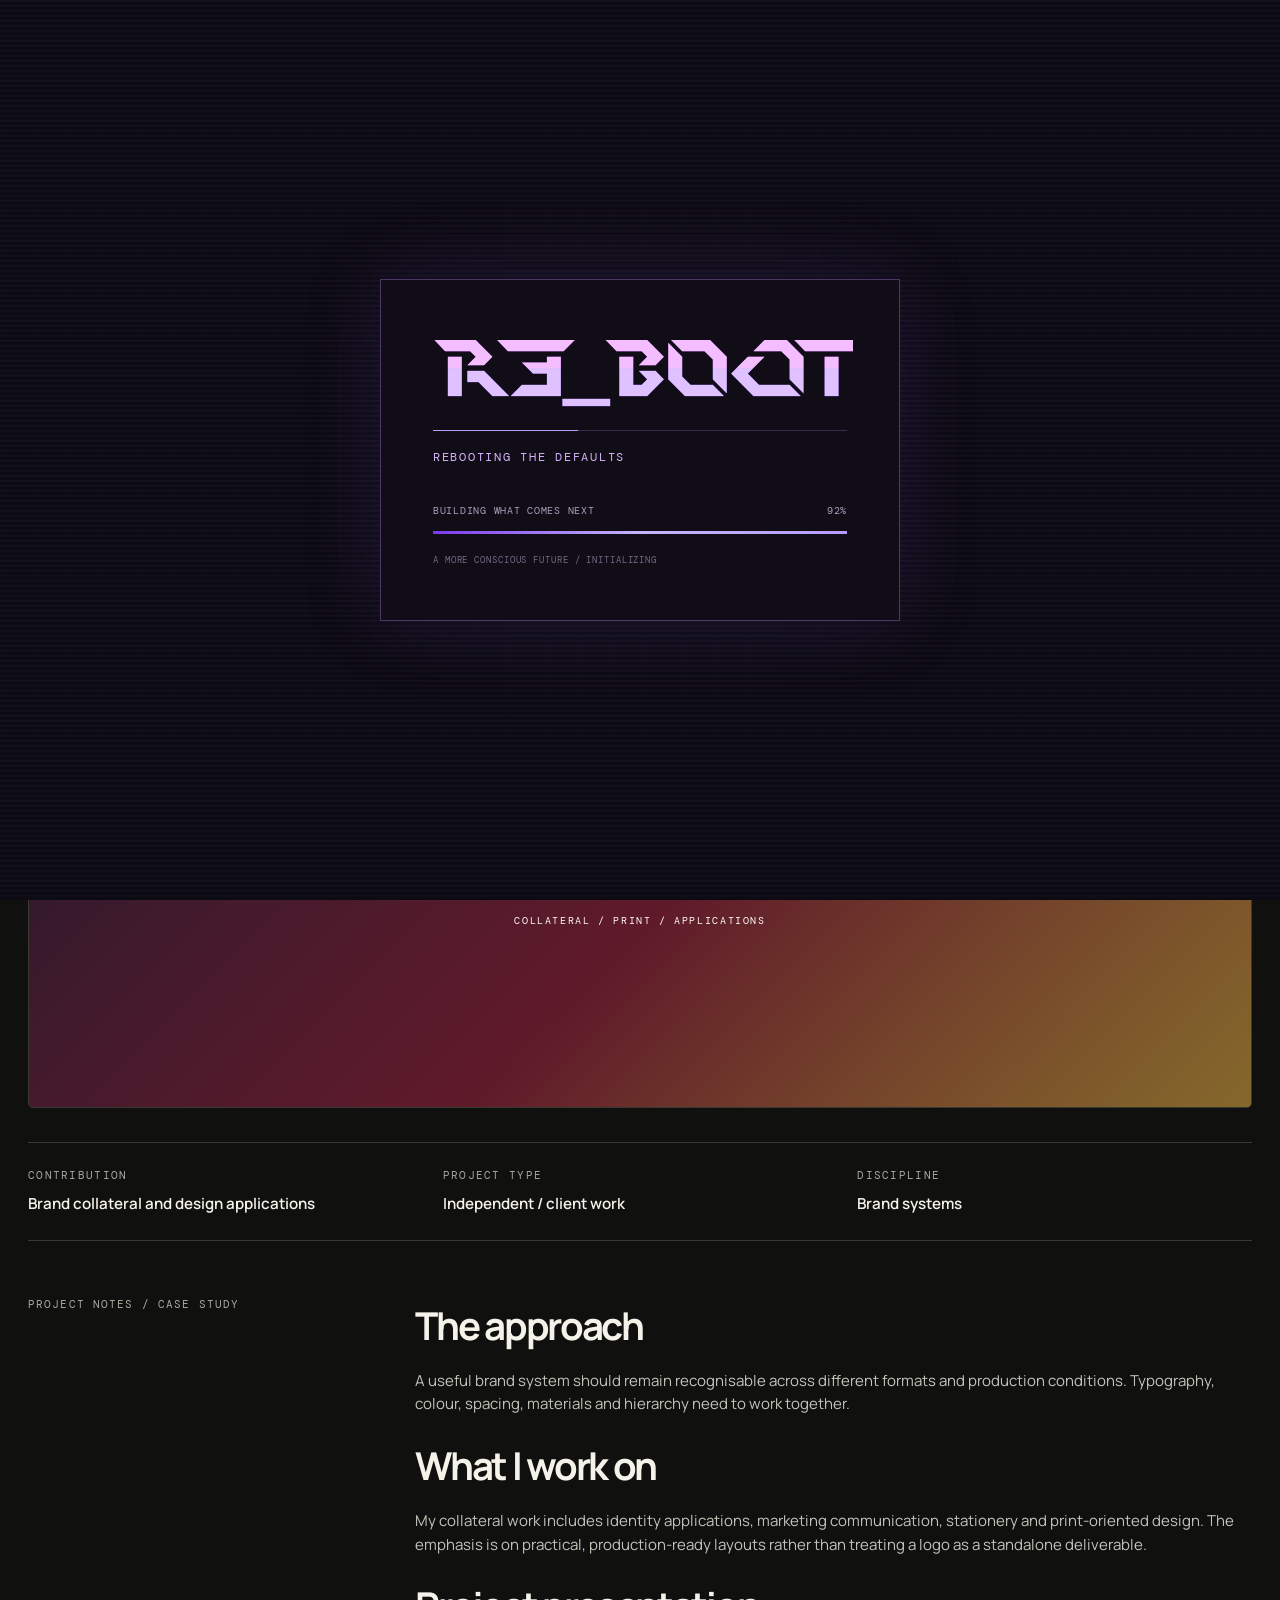
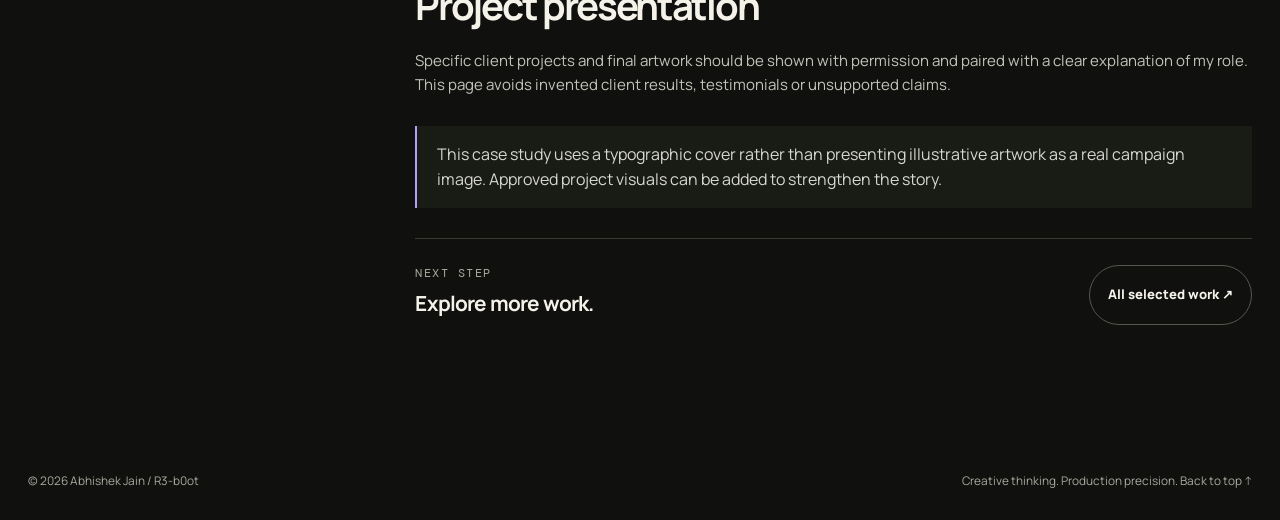
==== commit 6e3922df: "Add accessibility and social metadata to brand-systems.html" ====
--- a/brand-systems.html
+++ b/brand-systems.html
@@ -1 +1 @@
-<!doctype html><html lang="en"><head><meta charset="utf-8"><meta name="viewport" content="width=device-width,initial-scale=1"><meta name="theme-color" content="#10110f"><meta name="description" content="Brand Systems & Collateral — Abhishek Jain’s portfolio case study."><meta name="author" content="Abhishek Jain"><meta property="og:title" content="Brand Systems & Collateral | R3-b0ot"><meta property="og:description" content="Brand work is more than a mark. This practice focuses on a consistent visual language across stationery, print, marketing collateral and real-world applications."><link rel="icon" href="assets/img/favicon.png" type="image/png"><link rel="stylesheet" href="assets/css/portfolio.css"><title>Brand Systems & Collateral | Abhishek Jain</title></head><body id="top"><div class="boot-loader" data-boot-loader aria-hidden="true"><div class="boot-loader-grid"></div><div class="boot-loader-core"><div class="boot-loader-mark" data-glitch="R3_B0OT">R3_B0OT</div><div class="boot-loader-rule"><span></span></div><div class="boot-loader-label">REBOOTING THE DEFAULTS</div><div class="boot-loader-status"><span data-boot-status>QUESTIONING ASSUMPTIONS</span><span data-boot-percent>00%</span></div><div class="boot-loader-track"><span></span></div><div class="boot-loader-foot">A MORE CONSCIOUS FUTURE / INITIALIZING</div></div></div><a class="skip-link" href="#main">Skip to content</a><header class="site-header"><div class="wrap nav"><a class="wordmark" href="index.html" aria-label="Abhishek Jain home"><img src="assets/img/r3-b0ot-perfect-dark.svg" alt="" aria-hidden="true"></a><nav class="nav-links" id="primary-nav" data-nav aria-label="Main navigation"><a href="index.html#manifesto">The philosophy</a><a href="index.html#work">Selected work</a><a href="index.html#about">About</a><a href="index.html#capabilities">Capabilities</a><a href="index.html#experience">Experience</a><a href="index.html#contact">Contact</a></nav><a class="nav-contact" href="index.html#contact">Start a conversation ↗</a><button class="menu-toggle" data-menu-toggle aria-expanded="false" aria-controls="primary-nav">Menu +</button></div></header><main id="main"><section class="wrap case-hero"><a class="back-link" href="index.html#work">← Back to selected work</a><div class="eyebrow"><span class="status-dot"></span>IDENTITY APPLICATION / PRINT / COMMERCIAL DESIGN</div><h1>Identity beyond the logo.</h1><p class="case-intro">Brand work is more than a mark. This practice focuses on a consistent visual language across stationery, print, marketing collateral and real-world applications.</p><div class="case-cover work-cover cover-brand"><span class="cover-tag">Independent / client work</span><div class="cover-type">IDENTITY & OBJECTS<small>COLLATERAL / PRINT / APPLICATIONS</small></div></div><div class="case-stats"><div class="case-stat"><span>Contribution</span><strong>Brand collateral and design applications</strong></div><div class="case-stat"><span>Project type</span><strong>Independent / client work</strong></div><div class="case-stat"><span>Discipline</span><strong>Brand systems</strong></div></div><div class="case-content"><div class="case-sidebar">PROJECT NOTES / CASE STUDY</div><div class="case-body"><h2>The approach</h2><p>A useful brand system should remain recognisable across different formats and production conditions. Typography, colour, spacing, materials and hierarchy need to work together.</p><h2>What I work on</h2><p>My collateral work includes identity applications, marketing communication, stationery and print-oriented design. The emphasis is on practical, production-ready layouts rather than treating a logo as a standalone deliverable.</p><h2>Project presentation</h2><p>Specific client projects and final artwork should be shown with permission and paired with a clear explanation of my role. This page avoids invented client results, testimonials or unsupported claims.</p><div class="case-callout">This case study uses a typographic cover rather than presenting illustrative artwork as a real campaign image. Approved project visuals can be added to strengthen the story.</div><div class="case-next"><div><div class="mono">NEXT STEP</div><h3>Explore more work.</h3></div><a class="button secondary" href="index.html#work">All selected work ↗</a></div></div></div></section></main><footer class="wrap site-footer"><span>© <span data-year></span> Abhishek Jain / R3-b0ot</span><span>Creative thinking. Production precision. <a href="#top">Back to top ↑</a></span></footer><script src="assets/js/portfolio.js" defer></script></body></html>+<!doctype html><html lang="en"><head><meta charset="utf-8"><meta name="viewport" content="width=device-width,initial-scale=1"><meta name="theme-color" content="#10110f"><meta name="description" content="Brand Systems & Collateral — Abhishek Jain’s portfolio case study."><meta name="author" content="Abhishek Jain"><link rel="canonical" href="https://r3-b0ot.github.io/brand-systems.html"><meta property="og:type" content="website"><meta property="og:title" content="Brand Systems & Collateral | R3-b0ot"><meta property="og:description" content="Brand work is more than a mark. This practice focuses on a consistent visual language across stationery, print, marketing collateral and real-world applications."><meta property="og:url" content="https://r3-b0ot.github.io/brand-systems.html"><meta property="og:image" content="https://r3-b0ot.github.io/assets/img/about.jpg"><meta name="twitter:card" content="summary_large_image"><meta name="twitter:title" content="Brand Systems & Collateral | Abhishek Jain"><meta name="twitter:description" content="Brand work is more than a mark. This practice focuses on a consistent visual language across stationery, print, marketing collateral and real-world applications."><meta name="twitter:image" content="https://r3-b0ot.github.io/assets/img/about.jpg"><link rel="icon" href="assets/img/favicon.png" type="image/png"><link rel="stylesheet" href="assets/css/portfolio.css"><title>Brand Systems & Collateral | Abhishek Jain</title><noscript><style>.reveal{opacity:1!important;transform:none!important;transition:none!important}</style></noscript></head><body id="top"><div class="boot-loader" data-boot-loader aria-hidden="true"><div class="boot-loader-grid"></div><div class="boot-loader-core"><div class="boot-loader-mark" aria-label="R3_b0ot"><img class="boot-mark-base" src="assets/img/r3-b0ot-perfect-dark.svg" alt="R3_b0ot"><img class="boot-mark-glitch boot-mark-glitch-a" src="assets/img/r3-b0ot-perfect-dark.svg" alt="" aria-hidden="true"><img class="boot-mark-glitch boot-mark-glitch-b" src="assets/img/r3-b0ot-perfect-dark.svg" alt="" aria-hidden="true"></div><div class="boot-loader-rule"><span></span></div><div class="boot-loader-label">REBOOTING THE DEFAULTS</div><div class="boot-loader-status"><span data-boot-status>QUESTIONING ASSUMPTIONS</span><span data-boot-percent>00%</span></div><div class="boot-loader-track"><span></span></div><div class="boot-loader-foot">A MORE CONSCIOUS FUTURE / INITIALIZING</div></div></div><a class="skip-link" href="#main">Skip to content</a><header class="site-header"><div class="wrap nav"><a class="wordmark" href="index.html" aria-label="Abhishek Jain home"><img src="assets/img/r3-b0ot-perfect-dark.svg" alt="" aria-hidden="true"></a><nav class="nav-links" id="primary-nav" data-nav aria-label="Main navigation"><a href="index.html#manifesto">The philosophy</a><a href="index.html#work">Selected work</a><a href="index.html#about">About</a><a href="index.html#capabilities">Capabilities</a><a href="index.html#experience">Experience</a><a href="index.html#contact">Contact</a></nav><a class="nav-contact" href="index.html#contact">Start a conversation ↗</a><button class="menu-toggle" data-menu-toggle aria-expanded="false" aria-controls="primary-nav">Menu +</button></div></header><main id="main"><section class="wrap case-hero"><a class="back-link" href="index.html#work">← Back to selected work</a><div class="eyebrow"><span class="status-dot"></span>IDENTITY APPLICATION / PRINT / COMMERCIAL DESIGN</div><h1>Identity beyond the logo.</h1><p class="case-intro">Brand work is more than a mark. This practice focuses on a consistent visual language across stationery, print, marketing collateral and real-world applications.</p><div class="case-cover work-cover cover-brand"><span class="cover-tag">Independent / client work</span><div class="cover-type">IDENTITY & OBJECTS<small>COLLATERAL / PRINT / APPLICATIONS</small></div></div><div class="case-stats"><div class="case-stat"><span>Contribution</span><strong>Brand collateral and design applications</strong></div><div class="case-stat"><span>Project type</span><strong>Independent / client work</strong></div><div class="case-stat"><span>Discipline</span><strong>Brand systems</strong></div></div><div class="case-content"><div class="case-sidebar">PROJECT NOTES / CASE STUDY</div><div class="case-body"><h2>The approach</h2><p>A useful brand system should remain recognisable across different formats and production conditions. Typography, colour, spacing, materials and hierarchy need to work together.</p><h2>What I work on</h2><p>My collateral work includes identity applications, marketing communication, stationery and print-oriented design. The emphasis is on practical, production-ready layouts rather than treating a logo as a standalone deliverable.</p><h2>Project presentation</h2><p>Specific client projects and final artwork should be shown with permission and paired with a clear explanation of my role. This page avoids invented client results, testimonials or unsupported claims.</p><div class="case-callout">This case study uses a typographic cover rather than presenting illustrative artwork as a real campaign image. Approved project visuals can be added to strengthen the story.</div><div class="case-next"><div><div class="mono">NEXT STEP</div><h3>Explore more work.</h3></div><a class="button secondary" href="index.html#work">All selected work ↗</a></div></div></div></section></main><footer class="wrap site-footer"><span>© <span data-year></span> Abhishek Jain / R3-b0ot</span><span>Creative thinking. Production precision. <a href="#top">Back to top ↑</a></span></footer><script src="assets/js/portfolio.js" defer></script></body></html>
--- a/assets/css/portfolio.css
+++ b/assets/css/portfolio.css
@@ -132,3 +132,52 @@
 .hero h1 .reboot-display img{display:block;width:min(100%,480px);height:auto;filter:drop-shadow(0 0 12px #8b5cf633)}
 .hero h1 .reboot-tomorrow{display:block;font:inherit;color:var(--lime);letter-spacing:inherit;line-height:.9;margin-top:.08em}
 @media(max-width:560px){.hero h1 .reboot-display img{width:min(100%,390px);max-height:none}}
+
+/* Glitch layers duplicate the SVG wordmark, never a plain-text fallback. */
+.boot-loader-mark{display:block;width:min(54vw,420px);font-size:0;line-height:0;letter-spacing:0;color:transparent}
+.boot-loader-mark:before,.boot-loader-mark:after{content:none!important}
+.boot-loader-mark img{display:block;width:100%;height:auto;max-height:100px;object-fit:contain}
+.boot-loader-mark .boot-mark-base{position:relative;z-index:1}
+.boot-loader-mark .boot-mark-glitch{position:absolute;left:0;top:0;width:100%;height:100%;object-fit:contain;pointer-events:none}
+.boot-loader-mark .boot-mark-glitch-a{z-index:2;opacity:.8;filter:sepia(1) saturate(5) hue-rotate(235deg);clip-path:inset(0 0 52% 0);animation:boot-slice-a .72s steps(1,end) infinite}
+.boot-loader-mark .boot-mark-glitch-b{z-index:3;opacity:.75;filter:sepia(1) saturate(8) hue-rotate(265deg);clip-path:inset(48% 0 0 0);animation:boot-slice-b .9s steps(1,end) infinite}
+@media(prefers-reduced-motion:reduce){.boot-loader-mark .boot-mark-glitch{animation:none!important}}
+
+/* Correct RGB-split glitch: all three Perfect Dark marks occupy the same grid cell. */
+.boot-loader-mark{display:grid!important;position:relative;isolation:isolate;width:min(54vw,420px);font-size:0;line-height:0;letter-spacing:0;color:transparent;text-shadow:none}
+.boot-loader-mark img{grid-area:1/1;display:block;width:100%;height:auto;max-height:100px;object-fit:contain}
+.boot-loader-mark .boot-mark-base{position:relative;z-index:1;transform:none}
+.boot-loader-mark .boot-mark-glitch{position:relative;left:auto;top:auto;width:100%;height:auto;max-height:100px;object-fit:contain;pointer-events:none;mix-blend-mode:screen}
+.boot-loader-mark .boot-mark-glitch-a{z-index:2;opacity:.85;filter:brightness(0) saturate(100%) invert(58%) sepia(90%) saturate(2350%) hue-rotate(284deg) brightness(105%);clip-path:inset(0 0 52% 0);animation:boot-rgb-left .72s steps(1,end) infinite}
+.boot-loader-mark .boot-mark-glitch-b{z-index:3;opacity:.85;filter:brightness(0) saturate(100%) invert(47%) sepia(92%) saturate(2600%) hue-rotate(232deg) brightness(105%);clip-path:inset(48% 0 0 0);animation:boot-rgb-right .9s steps(1,end) infinite}
+@keyframes boot-rgb-left{0%,72%,100%{transform:translate(0,0);clip-path:inset(0 0 52% 0)}73%{transform:translate(-5px,-1px);clip-path:inset(12% 0 62% 0)}75%{transform:translate(3px,1px);clip-path:inset(38% 0 43% 0)}77%{transform:translate(-2px,0);clip-path:inset(0 0 52% 0)}}
+@keyframes boot-rgb-right{0%,66%,100%{transform:translate(0,0);clip-path:inset(48% 0 0 0)}67%{transform:translate(5px,1px);clip-path:inset(55% 0 24% 0)}69%{transform:translate(-3px,-1px);clip-path:inset(72% 0 0 0)}71%{transform:translate(2px,0);clip-path:inset(48% 0 0 0)}}
+@media(prefers-reduced-motion:reduce){.boot-loader-mark .boot-mark-glitch{animation:none!important;transform:none!important}}
+
+/* R3 Sigil / Open System / Interrupted Signal — opening identity */
+.hero-art{min-width:0}
+.sigil-system{position:relative;width:min(100%,480px);aspect-ratio:1;display:grid;place-items:center;isolation:isolate}
+.sigil-grid{position:absolute;inset:8%;opacity:.2;background-image:linear-gradient(#b69cff20 1px,transparent 1px),linear-gradient(90deg,#b69cff20 1px,transparent 1px);background-size:22px 22px;mask-image:radial-gradient(circle,#000 15%,transparent 76%)}
+.sigil-ring{position:absolute;border:1px solid transparent;border-radius:50%;pointer-events:none}
+.sigil-ring-outer{inset:5%;background:conic-gradient(from 8deg,transparent 0 9deg,#b69cff 9deg 75deg,transparent 75deg 96deg,#8b5cf6 96deg 161deg,transparent 161deg 198deg,#b69cff 198deg 244deg,transparent 244deg 276deg,#8b5cf6 276deg 330deg,transparent 330deg 360deg);mask:radial-gradient(farthest-side,transparent calc(100% - 1px),#000 calc(100% - .5px));animation:sigil-orbit 32s linear infinite}
+.sigil-ring-inner{inset:15%;background:conic-gradient(from 72deg,transparent 0 32deg,#6d4ca0 32deg 34deg,transparent 34deg 116deg,#b69cff 116deg 159deg,transparent 159deg 236deg,#8b5cf6 236deg 238deg,transparent 238deg 360deg);mask:radial-gradient(farthest-side,transparent calc(100% - 1px),#000 calc(100% - .5px))}
+.sigil-mark{position:relative;width:68%;max-width:360px;aspect-ratio:520/300;display:grid;place-items:center;filter:drop-shadow(0 0 20px #8b5cf633)}
+.sigil-layer{grid-area:1/1;width:100%;height:100%;object-fit:contain}
+.sigil-layer-base{position:relative;z-index:1}
+.sigil-layer-a,.sigil-layer-b{position:relative;mix-blend-mode:screen;pointer-events:none}
+.sigil-layer-a{z-index:2;opacity:0;filter:brightness(0) saturate(100%) invert(69%) sepia(79%) saturate(2450%) hue-rotate(267deg);animation:sigil-glitch-a 4.6s steps(1,end) infinite}
+.sigil-layer-b{z-index:3;opacity:0;filter:brightness(0) saturate(100%) invert(43%) sepia(90%) saturate(2900%) hue-rotate(232deg);animation:sigil-glitch-b 4.6s steps(1,end) infinite}
+.sigil-cross{position:absolute;z-index:1;background:#8b5cf6;opacity:.75}
+.sigil-cross-top,.sigil-cross-bottom{width:1px;height:14%;left:50%}
+.sigil-cross-top{top:0}.sigil-cross-bottom{bottom:0}
+.sigil-cross-left,.sigil-cross-right{height:1px;width:14%;top:50%}
+.sigil-cross-left{left:0}.sigil-cross-right{right:0}
+.sigil-side-label{position:absolute;left:-1%;top:38%;z-index:4;font: .68rem/2 var(--mono);letter-spacing:.09em;color:#b69cff}
+.sigil-caption{position:absolute;left:5%;right:5%;bottom:2%;display:flex;justify-content:space-between;gap:10px;border-top:1px solid #55406f;padding-top:12px;font: .62rem var(--mono);letter-spacing:.1em;color:#b69cff}
+.sigil-caption span{color:#82749a;text-align:right}
+@keyframes sigil-orbit{to{transform:rotate(360deg)}}
+@keyframes sigil-glitch-a{0%,9%,11%,49%,51%,100%{opacity:0;transform:translate(0)}10%{opacity:.9;transform:translate(-6px,-1px);clip-path:inset(0 0 54% 0)}50%{opacity:.8;transform:translate(4px,1px);clip-path:inset(38% 0 24% 0)}}
+@keyframes sigil-glitch-b{0%,9%,11%,49%,51%,100%{opacity:0;transform:translate(0)}10%{opacity:.8;transform:translate(5px,1px);clip-path:inset(55% 0 0 0)}50%{opacity:.9;transform:translate(-5px,0);clip-path:inset(12% 0 58% 0)}}
+@media(max-width:820px){.sigil-system{width:min(100%,430px);margin-inline:auto}.sigil-side-label{left:0;font-size:.6rem}}
+@media(max-width:560px){.hero-art{min-height:330px}.sigil-system{width:min(100%,360px)}.sigil-side-label{font-size:.52rem;left:-1%;letter-spacing:.04em}.sigil-caption{font-size:.5rem;left:4%;right:4%}.sigil-mark{width:70%}}
+@media(prefers-reduced-motion:reduce){.sigil-ring-outer,.sigil-layer-a,.sigil-layer-b{animation:none!important}.sigil-layer-a,.sigil-layer-b{opacity:0!important}}
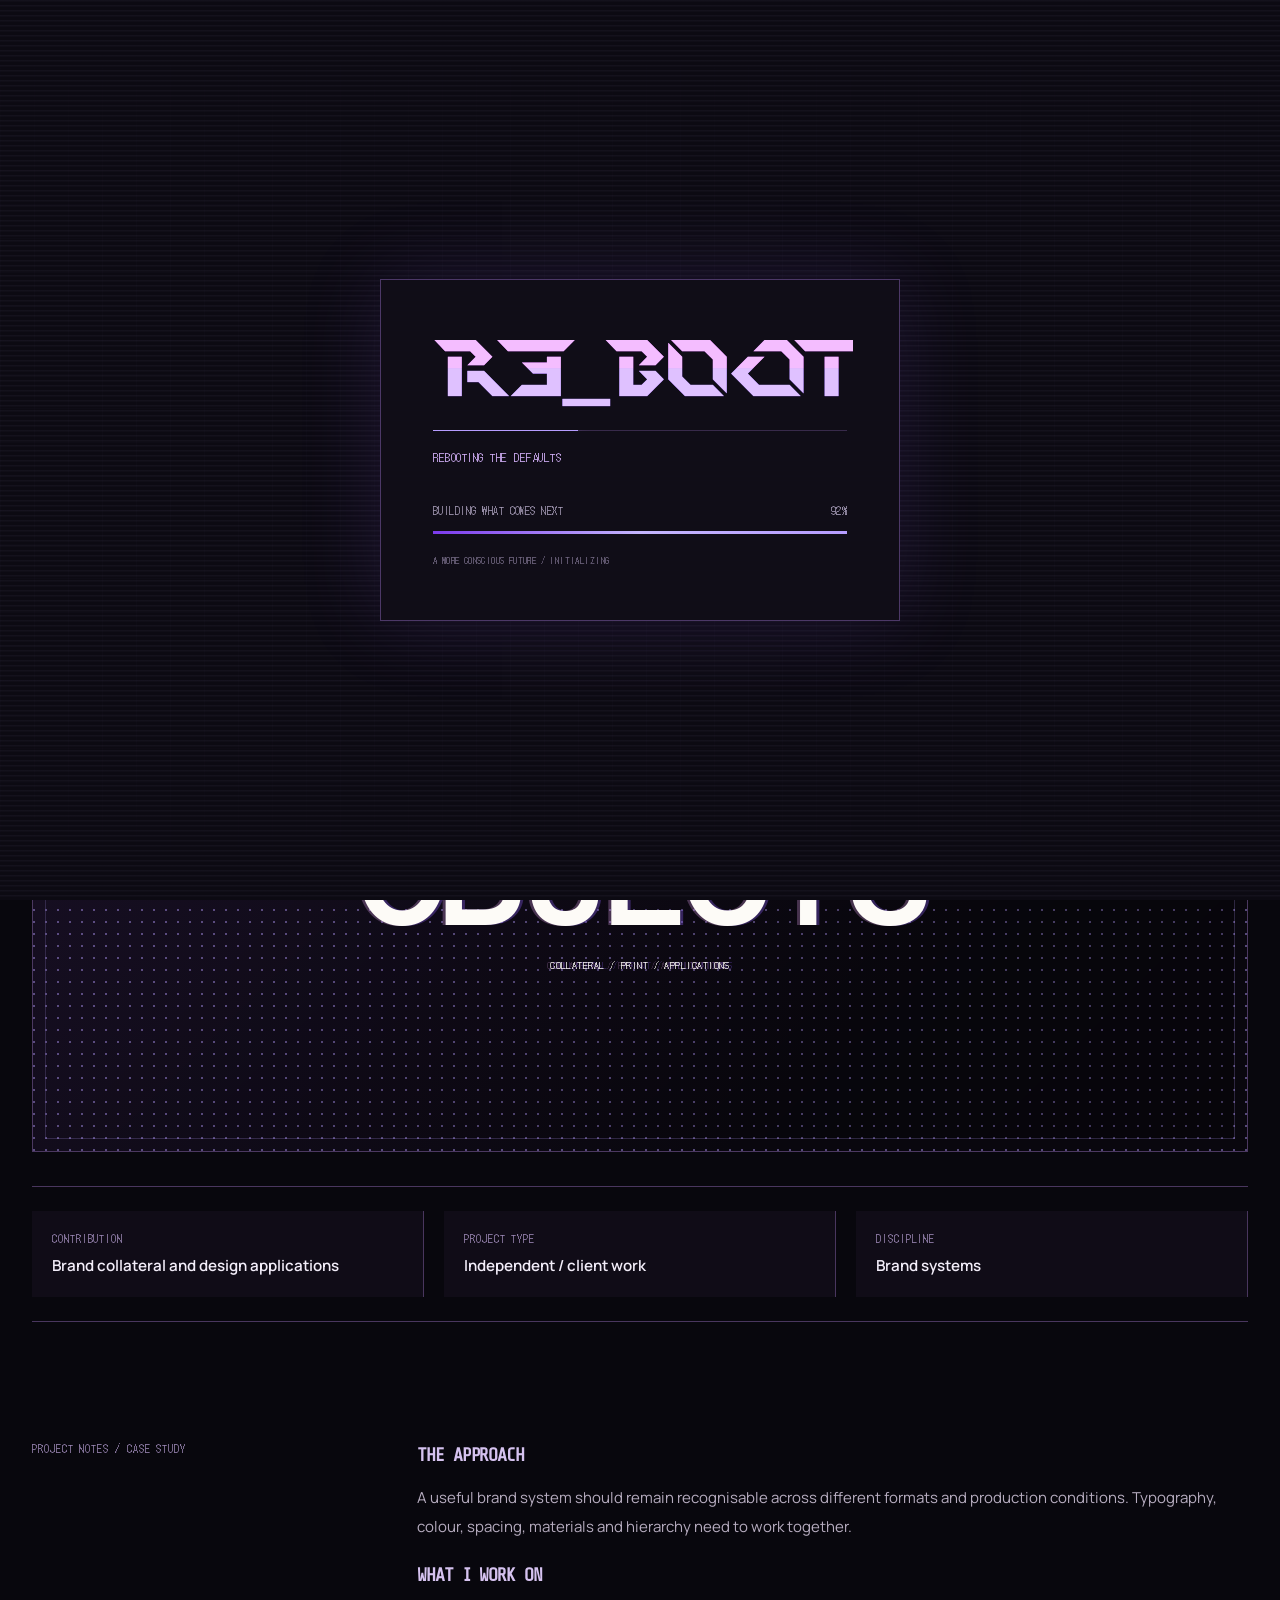
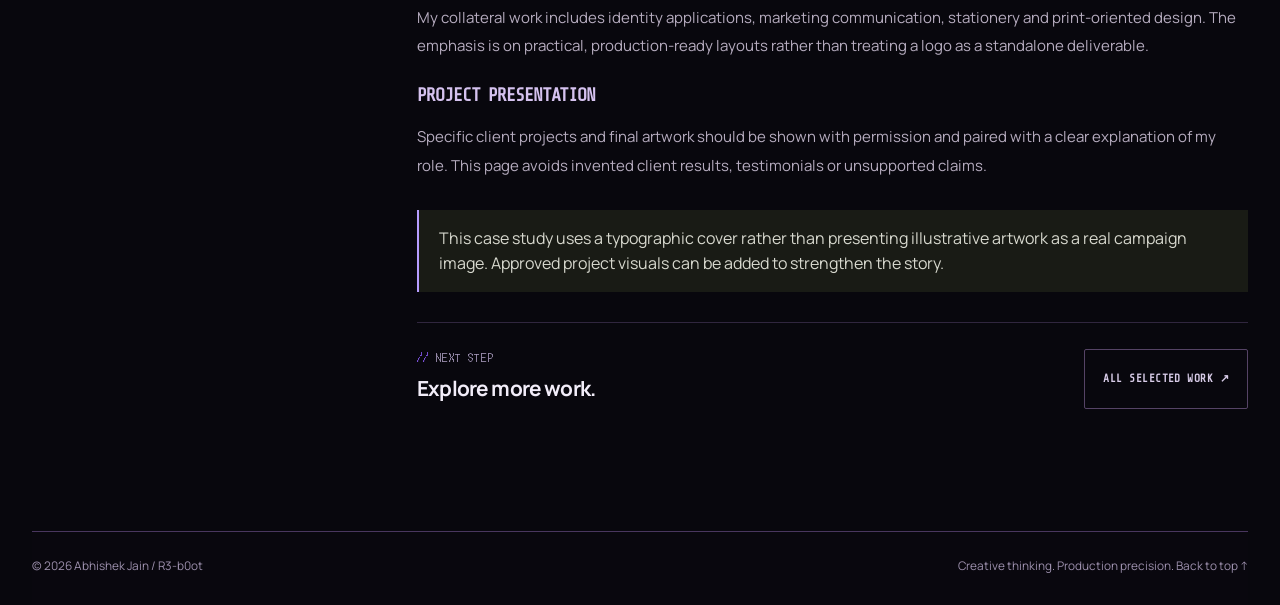
==== commit e4317859: "Add theme controls across portfolio pages" ====
--- a/brand-systems.html
+++ b/brand-systems.html
@@ -1 +1 @@
-<!doctype html><html lang="en"><head><meta charset="utf-8"><meta name="viewport" content="width=device-width,initial-scale=1"><meta name="theme-color" content="#10110f"><meta name="description" content="Brand Systems & Collateral — Abhishek Jain’s portfolio case study."><meta name="author" content="Abhishek Jain"><link rel="canonical" href="https://r3-b0ot.github.io/brand-systems.html"><meta property="og:type" content="website"><meta property="og:title" content="Brand Systems & Collateral | R3-b0ot"><meta property="og:description" content="Brand work is more than a mark. This practice focuses on a consistent visual language across stationery, print, marketing collateral and real-world applications."><meta property="og:url" content="https://r3-b0ot.github.io/brand-systems.html"><meta property="og:image" content="https://r3-b0ot.github.io/assets/img/about.jpg"><meta name="twitter:card" content="summary_large_image"><meta name="twitter:title" content="Brand Systems & Collateral | Abhishek Jain"><meta name="twitter:description" content="Brand work is more than a mark. This practice focuses on a consistent visual language across stationery, print, marketing collateral and real-world applications."><meta name="twitter:image" content="https://r3-b0ot.github.io/assets/img/about.jpg"><link rel="icon" href="assets/img/favicon.png" type="image/png"><link rel="stylesheet" href="assets/css/portfolio.css"><title>Brand Systems & Collateral | Abhishek Jain</title><noscript><style>.reveal{opacity:1!important;transform:none!important;transition:none!important}</style></noscript></head><body id="top"><div class="boot-loader" data-boot-loader aria-hidden="true"><div class="boot-loader-grid"></div><div class="boot-loader-core"><div class="boot-loader-mark" aria-label="R3_b0ot"><img class="boot-mark-base" src="assets/img/r3-b0ot-perfect-dark.svg" alt="R3_b0ot"><img class="boot-mark-glitch boot-mark-glitch-a" src="assets/img/r3-b0ot-perfect-dark.svg" alt="" aria-hidden="true"><img class="boot-mark-glitch boot-mark-glitch-b" src="assets/img/r3-b0ot-perfect-dark.svg" alt="" aria-hidden="true"></div><div class="boot-loader-rule"><span></span></div><div class="boot-loader-label">REBOOTING THE DEFAULTS</div><div class="boot-loader-status"><span data-boot-status>QUESTIONING ASSUMPTIONS</span><span data-boot-percent>00%</span></div><div class="boot-loader-track"><span></span></div><div class="boot-loader-foot">A MORE CONSCIOUS FUTURE / INITIALIZING</div></div></div><a class="skip-link" href="#main">Skip to content</a><header class="site-header"><div class="wrap nav"><a class="wordmark" href="index.html" aria-label="Abhishek Jain home"><img src="assets/img/r3-b0ot-perfect-dark.svg" alt="" aria-hidden="true"></a><nav class="nav-links" id="primary-nav" data-nav aria-label="Main navigation"><a href="index.html#manifesto">The philosophy</a><a href="index.html#work">Selected work</a><a href="index.html#about">About</a><a href="index.html#capabilities">Capabilities</a><a href="index.html#experience">Experience</a><a href="index.html#contact">Contact</a></nav><a class="nav-contact" href="index.html#contact">Start a conversation ↗</a><button class="menu-toggle" data-menu-toggle aria-expanded="false" aria-controls="primary-nav">Menu +</button></div></header><main id="main"><section class="wrap case-hero"><a class="back-link" href="index.html#work">← Back to selected work</a><div class="eyebrow"><span class="status-dot"></span>IDENTITY APPLICATION / PRINT / COMMERCIAL DESIGN</div><h1>Identity beyond the logo.</h1><p class="case-intro">Brand work is more than a mark. This practice focuses on a consistent visual language across stationery, print, marketing collateral and real-world applications.</p><div class="case-cover work-cover cover-brand"><span class="cover-tag">Independent / client work</span><div class="cover-type">IDENTITY & OBJECTS<small>COLLATERAL / PRINT / APPLICATIONS</small></div></div><div class="case-stats"><div class="case-stat"><span>Contribution</span><strong>Brand collateral and design applications</strong></div><div class="case-stat"><span>Project type</span><strong>Independent / client work</strong></div><div class="case-stat"><span>Discipline</span><strong>Brand systems</strong></div></div><div class="case-content"><div class="case-sidebar">PROJECT NOTES / CASE STUDY</div><div class="case-body"><h2>The approach</h2><p>A useful brand system should remain recognisable across different formats and production conditions. Typography, colour, spacing, materials and hierarchy need to work together.</p><h2>What I work on</h2><p>My collateral work includes identity applications, marketing communication, stationery and print-oriented design. The emphasis is on practical, production-ready layouts rather than treating a logo as a standalone deliverable.</p><h2>Project presentation</h2><p>Specific client projects and final artwork should be shown with permission and paired with a clear explanation of my role. This page avoids invented client results, testimonials or unsupported claims.</p><div class="case-callout">This case study uses a typographic cover rather than presenting illustrative artwork as a real campaign image. Approved project visuals can be added to strengthen the story.</div><div class="case-next"><div><div class="mono">NEXT STEP</div><h3>Explore more work.</h3></div><a class="button secondary" href="index.html#work">All selected work ↗</a></div></div></div></section></main><footer class="wrap site-footer"><span>© <span data-year></span> Abhishek Jain / R3-b0ot</span><span>Creative thinking. Production precision. <a href="#top">Back to top ↑</a></span></footer><script src="assets/js/portfolio.js" defer></script></body></html>+<!doctype html><html lang="en"><head><meta charset="utf-8"><meta name="viewport" content="width=device-width,initial-scale=1"><meta name="theme-color" content="#10110f"><meta name="description" content="Brand Systems & Collateral — Abhishek Jain’s portfolio case study."><meta name="author" content="Abhishek Jain"><link rel="canonical" href="https://r3-b0ot.github.io/brand-systems.html"><meta property="og:type" content="website"><meta property="og:title" content="Brand Systems & Collateral | R3-b0ot"><meta property="og:description" content="Brand work is more than a mark. This practice focuses on a consistent visual language across stationery, print, marketing collateral and real-world applications."><meta property="og:url" content="https://r3-b0ot.github.io/brand-systems.html"><meta property="og:image" content="https://r3-b0ot.github.io/assets/img/about.jpg"><meta name="twitter:card" content="summary_large_image"><meta name="twitter:title" content="Brand Systems & Collateral | Abhishek Jain"><meta name="twitter:description" content="Brand work is more than a mark. This practice focuses on a consistent visual language across stationery, print, marketing collateral and real-world applications."><meta name="twitter:image" content="https://r3-b0ot.github.io/assets/img/about.jpg"><link rel="icon" href="assets/img/favicon.png" type="image/png"><script>(function(){var p='system';try{p=sessionStorage.getItem('r3b0ot-theme')||'system'}catch(e){}var l=window.matchMedia&&window.matchMedia('(prefers-color-scheme: light)').matches;document.documentElement.dataset.theme=p==='system'?(l?'light':'dark'):p;document.documentElement.dataset.themePreference=p})();</script><link rel="stylesheet" href="assets/css/portfolio.css"><title>Brand Systems & Collateral | Abhishek Jain</title><noscript><style>.reveal{opacity:1!important;transform:none!important;transition:none!important}</style></noscript></head><body id="top"><div class="boot-loader" data-boot-loader aria-hidden="true"><div class="boot-loader-grid"></div><div class="boot-loader-core"><div class="boot-loader-mark" aria-label="R3_b0ot"><img class="boot-mark-base" src="assets/img/r3-b0ot-perfect-dark.svg" alt="R3_b0ot"><img class="boot-mark-glitch boot-mark-glitch-a" src="assets/img/r3-b0ot-perfect-dark.svg" alt="" aria-hidden="true"><img class="boot-mark-glitch boot-mark-glitch-b" src="assets/img/r3-b0ot-perfect-dark.svg" alt="" aria-hidden="true"></div><div class="boot-loader-rule"><span></span></div><div class="boot-loader-label">REBOOTING THE DEFAULTS</div><div class="boot-loader-status"><span data-boot-status>QUESTIONING ASSUMPTIONS</span><span data-boot-percent>00%</span></div><div class="boot-loader-track"><span></span></div><div class="boot-loader-foot">A MORE CONSCIOUS FUTURE / INITIALIZING</div></div></div><a class="skip-link" href="#main">Skip to content</a><header class="site-header"><div class="wrap nav"><a class="wordmark" href="index.html" aria-label="Abhishek Jain home"><img src="assets/img/r3-b0ot-perfect-dark.svg" alt="" aria-hidden="true"></a><nav class="nav-links" id="primary-nav" data-nav aria-label="Main navigation"><a href="index.html#manifesto">The philosophy</a><a href="index.html#work">Selected work</a><a href="index.html#about">About</a><a href="index.html#capabilities">Capabilities</a><a href="index.html#experience">Experience</a><a href="index.html#contact">Contact</a></nav><button class="theme-toggle" type="button" data-theme-toggle aria-label="Theme: System. Activate to change theme." title="Theme: System"><svg viewBox="0 0 24 24" aria-hidden="true" data-theme-icon><circle cx="12" cy="12" r="8"/><path d="M12 4v16M4 12h16"/></svg><span class="theme-text" data-theme-text>SYSTEM</span></button><a class="nav-contact" href="index.html#contact">Start a conversation ↗</a><button class="menu-toggle" data-menu-toggle aria-expanded="false" aria-controls="primary-nav">Menu +</button></div></header><main id="main"><section class="wrap case-hero"><a class="back-link" href="index.html#work">← Back to selected work</a><div class="eyebrow"><span class="status-dot"></span>IDENTITY APPLICATION / PRINT / COMMERCIAL DESIGN</div><h1>Identity beyond the logo.</h1><p class="case-intro">Brand work is more than a mark. This practice focuses on a consistent visual language across stationery, print, marketing collateral and real-world applications.</p><div class="case-cover work-cover cover-brand"><span class="cover-tag">Independent / client work</span><div class="cover-type">IDENTITY & OBJECTS<small>COLLATERAL / PRINT / APPLICATIONS</small></div></div><div class="case-stats"><div class="case-stat"><span>Contribution</span><strong>Brand collateral and design applications</strong></div><div class="case-stat"><span>Project type</span><strong>Independent / client work</strong></div><div class="case-stat"><span>Discipline</span><strong>Brand systems</strong></div></div><div class="case-content"><div class="case-sidebar">PROJECT NOTES / CASE STUDY</div><div class="case-body"><h2>The approach</h2><p>A useful brand system should remain recognisable across different formats and production conditions. Typography, colour, spacing, materials and hierarchy need to work together.</p><h2>What I work on</h2><p>My collateral work includes identity applications, marketing communication, stationery and print-oriented design. The emphasis is on practical, production-ready layouts rather than treating a logo as a standalone deliverable.</p><h2>Project presentation</h2><p>Specific client projects and final artwork should be shown with permission and paired with a clear explanation of my role. This page avoids invented client results, testimonials or unsupported claims.</p><div class="case-callout">This case study uses a typographic cover rather than presenting illustrative artwork as a real campaign image. Approved project visuals can be added to strengthen the story.</div><div class="case-next"><div><div class="mono">NEXT STEP</div><h3>Explore more work.</h3></div><a class="button secondary" href="index.html#work">All selected work ↗</a></div></div></div></section></main><footer class="wrap site-footer"><span>© <span data-year></span> Abhishek Jain / R3-b0ot</span><span>Creative thinking. Production precision. <a href="#top">Back to top ↑</a></span></footer><script src="assets/js/portfolio.js" defer></script></body></html>
--- a/assets/css/portfolio.css
+++ b/assets/css/portfolio.css
@@ -1,4 +1,4 @@
-@import url('https://fonts.googleapis.com/css2?family=DM+Mono:wght@400;500&family=Manrope:wght@400;500;600;700;800&display=swap');
+@import url('https://fonts.googleapis.com/css2?family=DM+Mono:wght@400;500&family=DotGothic16&family=Manrope:wght@400;500;600;700;800&family=Share+Tech+Mono&display=swap');
 :root{--bg:#10110f;--surface:#191a17;--surface2:#22231f;--ink:#f4f2e9;--muted:#a8a99e;--line:#383a32;--lime:#b69cff;--orange:#f0abfc;--purple-deep:#21153f;--purple-glow:#8b5cf6;--max:1240px;--mono:"DM Mono",monospace;--sans:Manrope,Arial,sans-serif}
 *{box-sizing:border-box}html{scroll-behavior:smooth;scroll-padding-top:90px}body{margin:0;background:var(--bg);color:var(--ink);font-family:var(--sans);line-height:1.55;-webkit-font-smoothing:antialiased}body.menu-open{overflow:hidden}a{color:inherit;text-decoration:none}img{max-width:100%;display:block}button,a{-webkit-tap-highlight-color:transparent}button{font:inherit}.wrap{width:min(var(--max),calc(100% - 56px));margin-inline:auto}.mono,.eyebrow,.kicker{font-family:var(--mono);font-size:.72rem;text-transform:uppercase;letter-spacing:.13em;color:var(--muted)}.accent{color:var(--lime)}.skip-link{position:absolute;left:12px;top:-60px;background:var(--lime);color:#111;padding:12px;z-index:100}.skip-link:focus{top:12px}
 .site-header{height:78px;position:sticky;top:0;z-index:30;background:rgba(16,17,15,.88);backdrop-filter:blur(18px);border-bottom:1px solid rgba(255,255,255,.08)}.nav{height:100%;display:flex;align-items:center;justify-content:space-between;gap:24px}.wordmark{font-size:1.05rem;font-weight:800;letter-spacing:-.07em}.wordmark span{color:var(--lime)}.nav-links{display:flex;gap:30px;align-items:center}.nav-links a{font-size:.82rem;color:#cbcbbf;transition:color .2s}.nav-links a:hover,.nav-links a[aria-current=page]{color:var(--lime)}.nav-contact{padding:10px 15px;border:1px solid #56584e;border-radius:99px;font-size:.78rem}.nav-contact:hover{color:#111;background:var(--lime);border-color:var(--lime)}.menu-toggle{display:none;border:1px solid var(--line);background:transparent;color:var(--ink);border-radius:99px;padding:9px 12px}
@@ -181,3 +181,191 @@
 @media(max-width:820px){.sigil-system{width:min(100%,430px);margin-inline:auto}.sigil-side-label{left:0;font-size:.6rem}}
 @media(max-width:560px){.hero-art{min-height:330px}.sigil-system{width:min(100%,360px)}.sigil-side-label{font-size:.52rem;left:-1%;letter-spacing:.04em}.sigil-caption{font-size:.5rem;left:4%;right:4%}.sigil-mark{width:70%}}
 @media(prefers-reduced-motion:reduce){.sigil-ring-outer,.sigil-layer-a,.sigil-layer-b{animation:none!important}.sigil-layer-a,.sigil-layer-b{opacity:0!important}}
+
+/* Visible keyboard focus for links, buttons and form controls. */
+:where(a,button,input,select,textarea,[tabindex]):focus-visible{outline:2px solid #c4b5fd;outline-offset:4px;border-radius:3px}
+.skip-link:focus-visible{outline:2px solid #10110f;outline-offset:3px}
+
+/* =========================================================
+   R3_B0OT / DIGITAL OPERATING SYSTEM
+   Dot-matrix surface · terminal chrome · controlled signal glitch
+   ========================================================= */
+:root{
+ --bg:#08070d;--surface:#100e18;--surface2:#171322;--ink:#f2edf9;
+ --muted:#9d93ae;--line:#30263e;--lime:#b69cff;--orange:#f0abfc;
+ --purple-deep:#160e25;--purple-glow:#8b5cf6;--max:1320px;
+ --mono:"DM Mono",monospace;--sans:Manrope,Arial,sans-serif;
+}
+html{background:var(--bg);scroll-padding-top:100px}
+body{background-color:var(--bg);background-image:radial-gradient(circle at 1px 1px,rgba(182,156,255,.16) 1px,transparent 1.5px),linear-gradient(180deg,#0a0810 0%,#08070d 48%,#0d0915 100%);background-size:18px 18px,100% 100%;background-attachment:fixed;color:var(--ink)}
+body:before{content:"";position:fixed;inset:0;z-index:-1;pointer-events:none;background:linear-gradient(90deg,transparent 0 49.95%,rgba(182,156,255,.035) 50%,transparent 50.05%),linear-gradient(rgba(182,156,255,.025) 1px,transparent 1px);background-size:100% 100%,100% 72px;mask-image:linear-gradient(to bottom,black,transparent 80%)}
+::selection{background:#b69cff;color:#09070e}
+.wrap{width:min(var(--max),calc(100% - 64px))}
+.mono,.eyebrow,.kicker{font-family:var(--mono);letter-spacing:.12em;color:#a99bbd}
+.mono:before{content:"// ";color:#8b5cf6}
+.site-header{height:72px;background:rgba(8,7,13,.9);backdrop-filter:blur(18px);border-bottom:1px solid #392d4a;box-shadow:0 8px 32px #0005}
+.site-header:after{content:"SYSTEM ONLINE  ·  R3_B0OT / CREATIVE OPERATING SYSTEM";position:absolute;right:32px;bottom:-20px;font:9px var(--mono);letter-spacing:.12em;color:#78678e;opacity:.8}
+.wordmark img{width:112px;height:26px;object-fit:contain}
+.nav-links{gap:clamp(12px,2vw,28px)}
+.nav-links a,.nav-contact,.menu-toggle{font-family:var(--mono);font-size:.68rem;letter-spacing:.04em;text-transform:uppercase}
+.nav-links a{color:#b9aec8}
+.nav-links a:before{content:"[";color:#725a91;margin-right:4px;opacity:0;transition:opacity .2s}
+.nav-links a:after{content:"]";color:#725a91;margin-left:4px;opacity:0;transition:opacity .2s}
+.nav-links a:hover:before,.nav-links a:hover:after{opacity:1}
+.nav-contact{border-radius:2px;border-color:#765b9a;background:#170f24;padding:11px 14px}
+.nav-contact:hover{background:var(--lime);color:#0a0710}
+.hero{position:relative;padding-top:112px;padding-bottom:100px;min-height:760px;gap:5vw}
+.hero:before{content:"BOOT_SEQUENCE / 001";position:absolute;top:38px;left:0;font:10px var(--mono);letter-spacing:.18em;color:#76668b}
+.hero:after{content:"[ SIGNAL LOCKED ]";position:absolute;bottom:44px;right:0;font:10px var(--mono);letter-spacing:.15em;color:#8c75ad}
+.eyebrow{font-size:.67rem;color:#c4b4db}
+.status-dot{border-radius:0;transform:rotate(45deg);box-shadow:0 0 18px #b69cff}
+.hero h1{font-size:clamp(4rem,8.8vw,8.7rem);letter-spacing:-.09em;line-height:.82;text-transform:uppercase}
+.hero h1 em{display:inline-flex;align-items:baseline;gap:.12em;color:var(--lime)}
+.reboot-display img{width:min(6.5em,75vw);max-height:1em;object-fit:contain;vertical-align:baseline}
+.reboot-tomorrow{font-family:var(--mono);font-size:.28em;letter-spacing:.02em;text-transform:lowercase;color:#e5d9f5}
+.hero-copy{max-width:570px;color:#b8aec5;font-size:.98rem;line-height:1.8;border-left:1px solid #8b5cf6;padding-left:18px}
+.actions{gap:10px}
+.button{border-radius:2px;font-family:var(--mono);font-size:.7rem;text-transform:uppercase;letter-spacing:.04em;background:#b69cff;color:#09070e;border-color:#b69cff;padding:14px 18px}
+.button.secondary{background:transparent;color:#d8cce8;border-color:#554365}
+.button:hover{box-shadow:0 0 22px #8b5cf655}
+.hero-art{min-height:500px}
+.sigil-system{background:radial-gradient(circle,rgba(139,92,246,.12),transparent 58%);border:1px solid #3b2b50;box-shadow:inset 0 0 70px #8b5cf611,0 0 70px #8b5cf611}
+.sigil-grid{opacity:.34;background-size:14px 14px;background-image:radial-gradient(#b69cff75 1px,transparent 1.5px);mask-image:radial-gradient(circle,#000 0 35%,transparent 75%)}
+.sigil-ring-outer{opacity:.9}
+.sigil-caption{font-family:var(--mono);border-color:#514064}
+.sigil-side-label{font-family:var(--mono);text-shadow:0 0 12px #8b5cf6}
+.ticker{border-block:1px solid #49365f;background:#100b18;overflow:hidden}
+.ticker-track{font-family:var(--mono);font-size:.7rem;letter-spacing:.16em;color:#c9b9dd}
+.ticker-track b{color:#8b5cf6}
+.section{position:relative;padding:clamp(84px,10vw,144px) 0}
+.section:before{content:"";position:absolute;top:0;left:max(32px,calc((100% - var(--max))/2));right:max(32px,calc((100% - var(--max))/2));height:1px;background:linear-gradient(90deg,#8b5cf6,transparent 70%);opacity:.55}
+.section-head{align-items:end;margin-bottom:48px}
+.section-head h2,.manifesto-heading h2,.about-grid h2,.contact-panel h2{font-size:clamp(2.7rem,6vw,5.5rem);line-height:.94;letter-spacing:-.075em;text-transform:uppercase}
+.section-head>p,.manifesto-intro{font-family:var(--mono);font-size:.78rem;line-height:1.8;color:#a99bb8;max-width:430px}
+.manifesto-section{background:linear-gradient(135deg,rgba(26,16,40,.78),rgba(8,7,13,.9));}
+.manifesto-terminal-wrap{display:grid;grid-template-columns:.8fr 1.2fr;gap:42px 7vw;align-items:center}
+.manifesto-heading{grid-column:1}
+.manifesto-heading h2 em{color:#b69cff}
+.manifesto-kicker{font: .7rem/1.8 var(--mono);letter-spacing:.16em;color:#b69cff}
+.manifesto-terminal{grid-column:2;grid-row:1/3;border:1px solid #60477b;border-radius:3px;background:#09070f;box-shadow:0 22px 90px #0009,0 0 40px #8b5cf622}
+.terminal-titlebar{background:#1b1327;border-bottom:1px solid #49365e;font-family:var(--mono);font-size:.65rem;letter-spacing:.1em}
+.terminal-screen{font-family:var(--mono);font-size:.76rem}
+.terminal-command{color:#e6dcf3}
+.terminal-prompt{color:#c5a7ff}
+.terminal-output p{line-height:1.8}
+.manifesto-bottomline{grid-column:1/-1;border-top:1px solid #443353;padding-top:22px;font: .66rem var(--mono);letter-spacing:.1em;color:#a99bbd}
+.manifesto-bottomline p{font:1.1rem var(--sans);letter-spacing:-.02em;color:#e9e0f4}
+.work-grid{gap:18px}
+.work-card{border:1px solid #33283f;background:#100d17;transition:border-color .25s,transform .25s,box-shadow .25s}
+.work-card:hover{transform:translateY(-5px);border-color:#8b5cf6;box-shadow:0 18px 45px #0007,0 0 28px #8b5cf622}
+.work-cover{border:0;border-radius:0;min-height:300px;position:relative;overflow:hidden;background-color:#130e1c!important;background-image:radial-gradient(circle at 1px 1px,#b69cff70 1px,transparent 1.5px),linear-gradient(135deg,#1b1129,#09070e 72%)!important;background-size:12px 12px,100% 100%!important}
+.work-cover:before{content:"";position:absolute;inset:0;background:linear-gradient(90deg,transparent 49.8%,#b69cff18 50%,transparent 50.2%),linear-gradient(transparent 49.8%,#b69cff18 50%,transparent 50.2%);background-size:48px 48px;pointer-events:none}
+.work-cover:after{content:"";position:absolute;inset:12px;border:1px solid #b69cff35;pointer-events:none}
+.cover-tag{font: .62rem var(--mono);letter-spacing:.13em;color:#d5c5e8}
+.cover-type{font-family:var(--mono);font-weight:500;letter-spacing:-.07em;text-shadow:3px 0 #8b5cf655,-3px 0 #f0abfc44;font-size:clamp(2.5rem,5vw,5rem)}
+.cover-type small{font: .62rem var(--mono);letter-spacing:.14em}
+.work-meta{padding:22px 20px;border-top:1px solid #382a49}
+.work-meta h3,.capability h3{font-family:var(--mono);font-size:1rem;letter-spacing:-.03em}
+.work-meta p{color:#9f94ac;font: .72rem/1.7 var(--mono)}
+.work-index{font: .66rem var(--mono);color:#9b83bb}
+.note{font: .68rem/1.8 var(--mono);color:#82758e}
+.about-band{background:rgba(20,14,29,.78);border-block:1px solid #30233e}
+.about-copy p{color:#c3b8d0}
+.pill{border:1px solid #4b3b60;border-radius:2px;background:#120d1b;color:#c8b8dc;font: .65rem var(--mono);text-transform:uppercase}
+.capabilities{gap:1px;background:#3c2c4d;border:1px solid #3c2c4d}
+.capability{background:#0e0b14;padding:28px;min-height:210px}
+.cap-number,.timeline-date{font: .65rem var(--mono);letter-spacing:.1em;color:#a88cc9}
+.capability p,.timeline-row p{color:#a99eb7}
+.timeline{border-top:1px solid #4a395c}
+.timeline-row{border-bottom:1px solid #382b47}
+.contact-panel{border:1px solid #70518e;border-radius:3px;background:radial-gradient(circle at 90% 10%,#48266c55,transparent 36%),#100c17;padding:clamp(28px,6vw,72px);position:relative;overflow:hidden}
+.contact-panel:after{content:"TRANSMISSION_CHANNEL // OPEN";position:absolute;right:24px;top:22px;font:9px var(--mono);letter-spacing:.13em;color:#9f83c0}
+.contact-panel h2 em{color:#b69cff}
+.site-footer{border-top:1px solid #49365e;background:#09070e}
+.site-footer,.site-footer a{color:#9e91ae}
+.case-hero{padding-top:65px}
+.case-hero h1{font-size:clamp(3rem,7vw,6.5rem);line-height:.92;letter-spacing:-.08em;text-transform:uppercase}
+.case-intro{font-family:var(--mono);font-size:.8rem;color:#b2a5c0;max-width:760px;line-height:1.8}
+.case-cover{border:1px solid #4b3860;min-height:360px}
+.case-stats{border-block:1px solid #49365e}
+.case-stat{background:#100c17;border-right:1px solid #49365e;padding:20px}
+.case-stat span,.case-sidebar{font: .64rem var(--mono);letter-spacing:.12em;color:#9d89b7;text-transform:uppercase}
+.case-content{padding-top:64px}
+.case-body h2{font-family:var(--mono);font-size:1.15rem;color:#d5c2ef;text-transform:uppercase}
+.case-body p{color:#b6acbf;line-height:1.9}
+.back-link,.text-link{font-family:var(--mono);font-size:.7rem;color:#c5a8f2}
+:where(a,button,input,select,textarea,[tabindex]):focus-visible{outline:2px solid #c4b5fd;outline-offset:4px}
+@keyframes r3-signal-flicker{0%,94%,100%{opacity:1;transform:none}95%{opacity:.78;transform:translateX(2px)}96%{opacity:1;transform:translateX(-2px)}97%{opacity:.9;transform:none}}
+.cover-type{animation:r3-signal-flicker 8s steps(1,end) infinite}
+@media(max-width:900px){
+ .site-header:after{display:none}
+ .manifesto-terminal-wrap{grid-template-columns:1fr;gap:28px}
+ .manifesto-heading,.manifesto-terminal,.manifesto-bottomline{grid-column:1;grid-row:auto}
+ .hero{min-height:auto;padding-top:100px}
+}
+@media(max-width:620px){
+ .wrap{width:calc(100% - 36px)}
+ .hero{padding-top:84px;padding-bottom:82px;gap:24px}
+ .hero h1{font-size:clamp(3.5rem,17vw,6rem)}
+ .hero-art{min-height:350px}
+ .work-cover{min-height:230px}
+ .section{padding:76px 0}
+ .contact-panel:after{display:none}
+ .manifesto-bottomline{display:flex;flex-wrap:wrap;gap:12px}
+}
+@media(prefers-reduced-motion:reduce){.cover-type{animation:none!important}}
+
+
+/* Dot-matrix typography layer — instrument labels, system readouts and navigation */
+:root{
+  --dot: "DotGothic16", "DM Mono", monospace;
+  --terminal: "Share Tech Mono", "DM Mono", monospace;
+}
+.mono,.eyebrow,.kicker,
+.manifesto-kicker,.manifesto-code,.manifesto-code-state,
+.terminal-title,.terminal-live,.terminal-time,.terminal-prompt,
+.terminal-ok,.terminal-warn,.terminal-arrow,.terminal-footer,
+.manifesto-bottomline,.cover-tag,.cover-type small,
+.work-index,.cap-number,.timeline-date,.case-sidebar,
+.case-stat span,.back-link,.text-link,.orbit-index,
+.sigil-side-label,.sigil-caption,.boot-loader-label,
+.boot-loader-status,.boot-loader-foot{
+  font-family:var(--dot)!important;
+  letter-spacing:.045em;
+}
+.nav-links a,.nav-contact,.menu-toggle,
+.button,.pill,.work-meta p,.note,
+.case-intro,.case-body h2{
+  font-family:var(--terminal)!important;
+}
+.eyebrow,.mono,.kicker,.manifesto-kicker,
+.cover-tag,.cap-number,.timeline-date,
+.case-sidebar,.case-stat span,.work-index{
+  text-transform:uppercase;
+  letter-spacing:.09em;
+}
+.hero .eyebrow,.section-head .mono,.manifesto-kicker{
+  color:#cdb7ff;
+}
+.terminal-titlebar,.manifesto-code,.boot-loader-status{
+  font-family:var(--dot)!important;
+}
+.ticker-track span{
+  font-family:var(--dot);
+  font-weight:400;
+  letter-spacing:.025em;
+}
+.work-meta h3,.capability h3,.timeline-row h3{
+  letter-spacing:-.025em;
+}
+.sigil-system{
+  background-image:radial-gradient(circle,rgba(196,181,253,.26) .75px,transparent .9px);
+  background-size:8px 8px;
+}
+.manifesto-terminal,.terminal-screen{
+  background-image:radial-gradient(circle,rgba(196,181,253,.10) .65px,transparent .85px);
+  background-size:7px 7px;
+}
+@media(max-width:620px){
+  .nav-links a,.nav-contact,.menu-toggle,.button{letter-spacing:.025em}
+}
